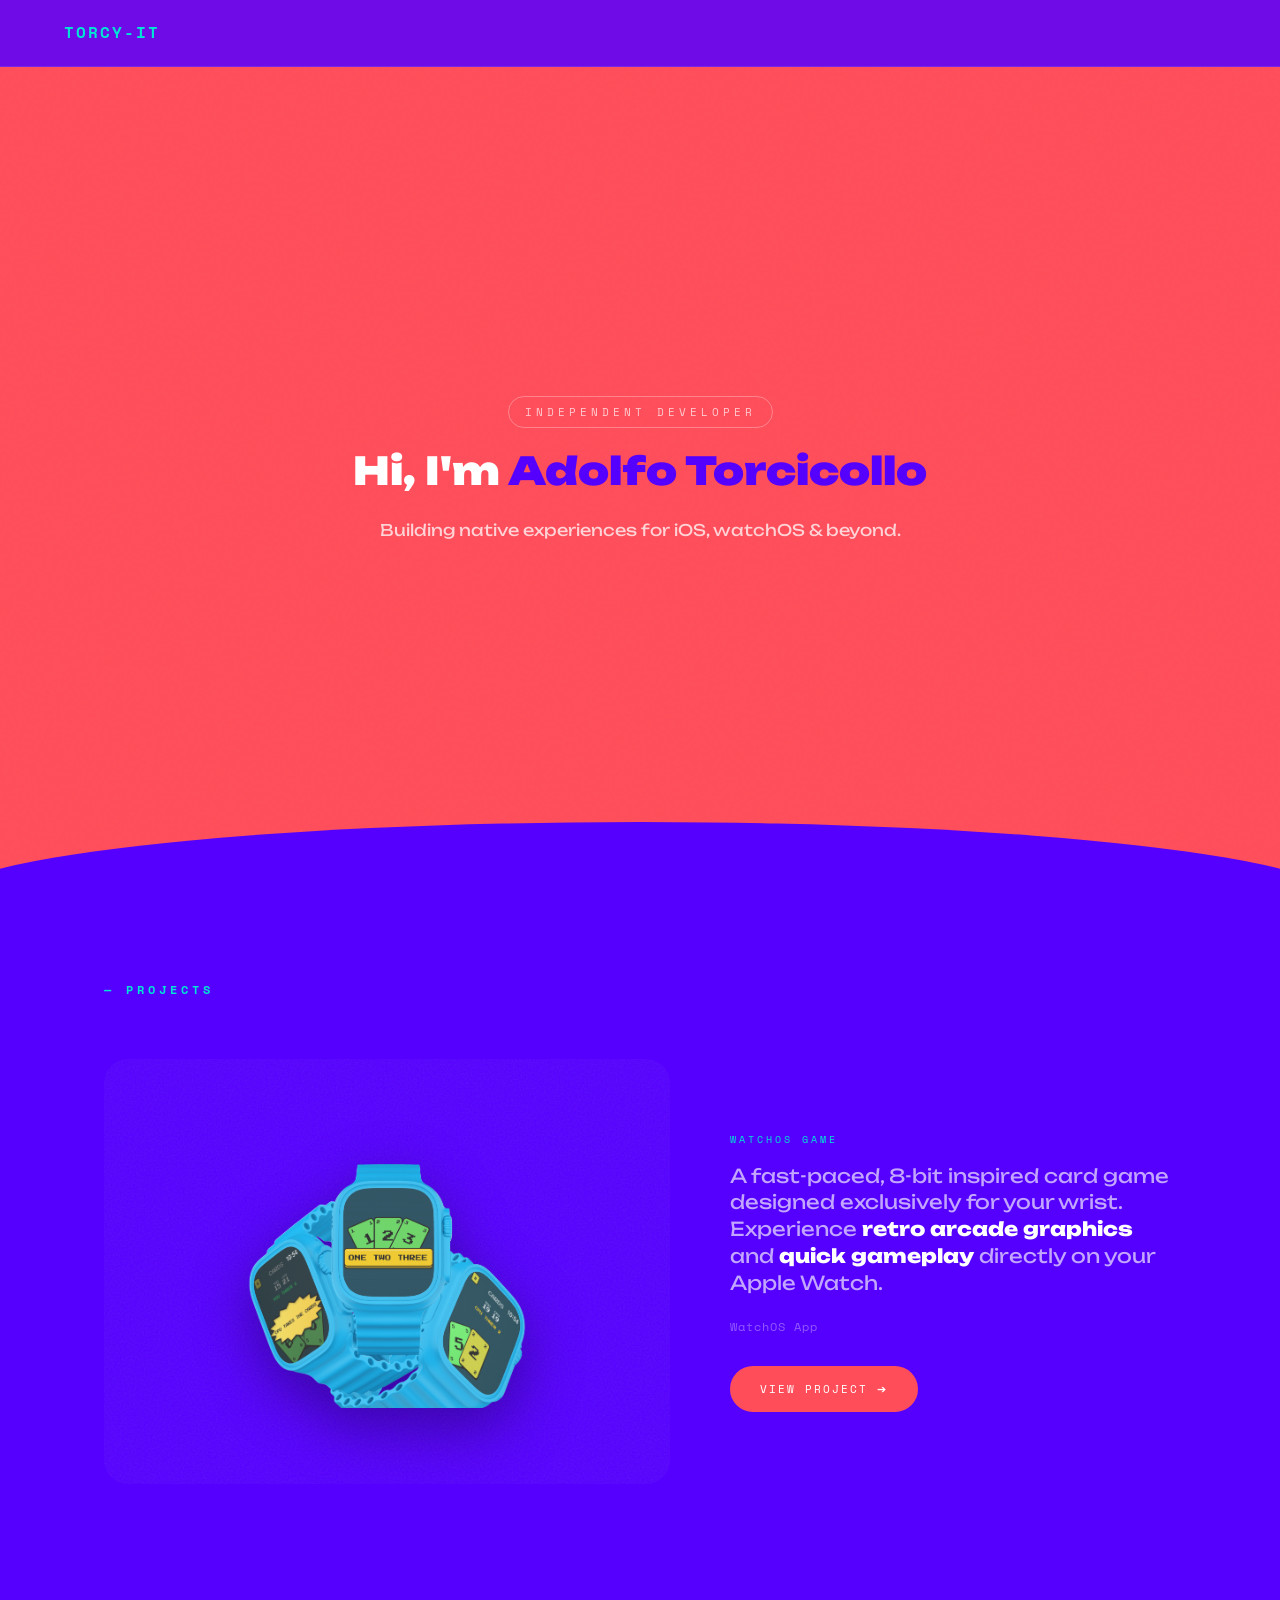
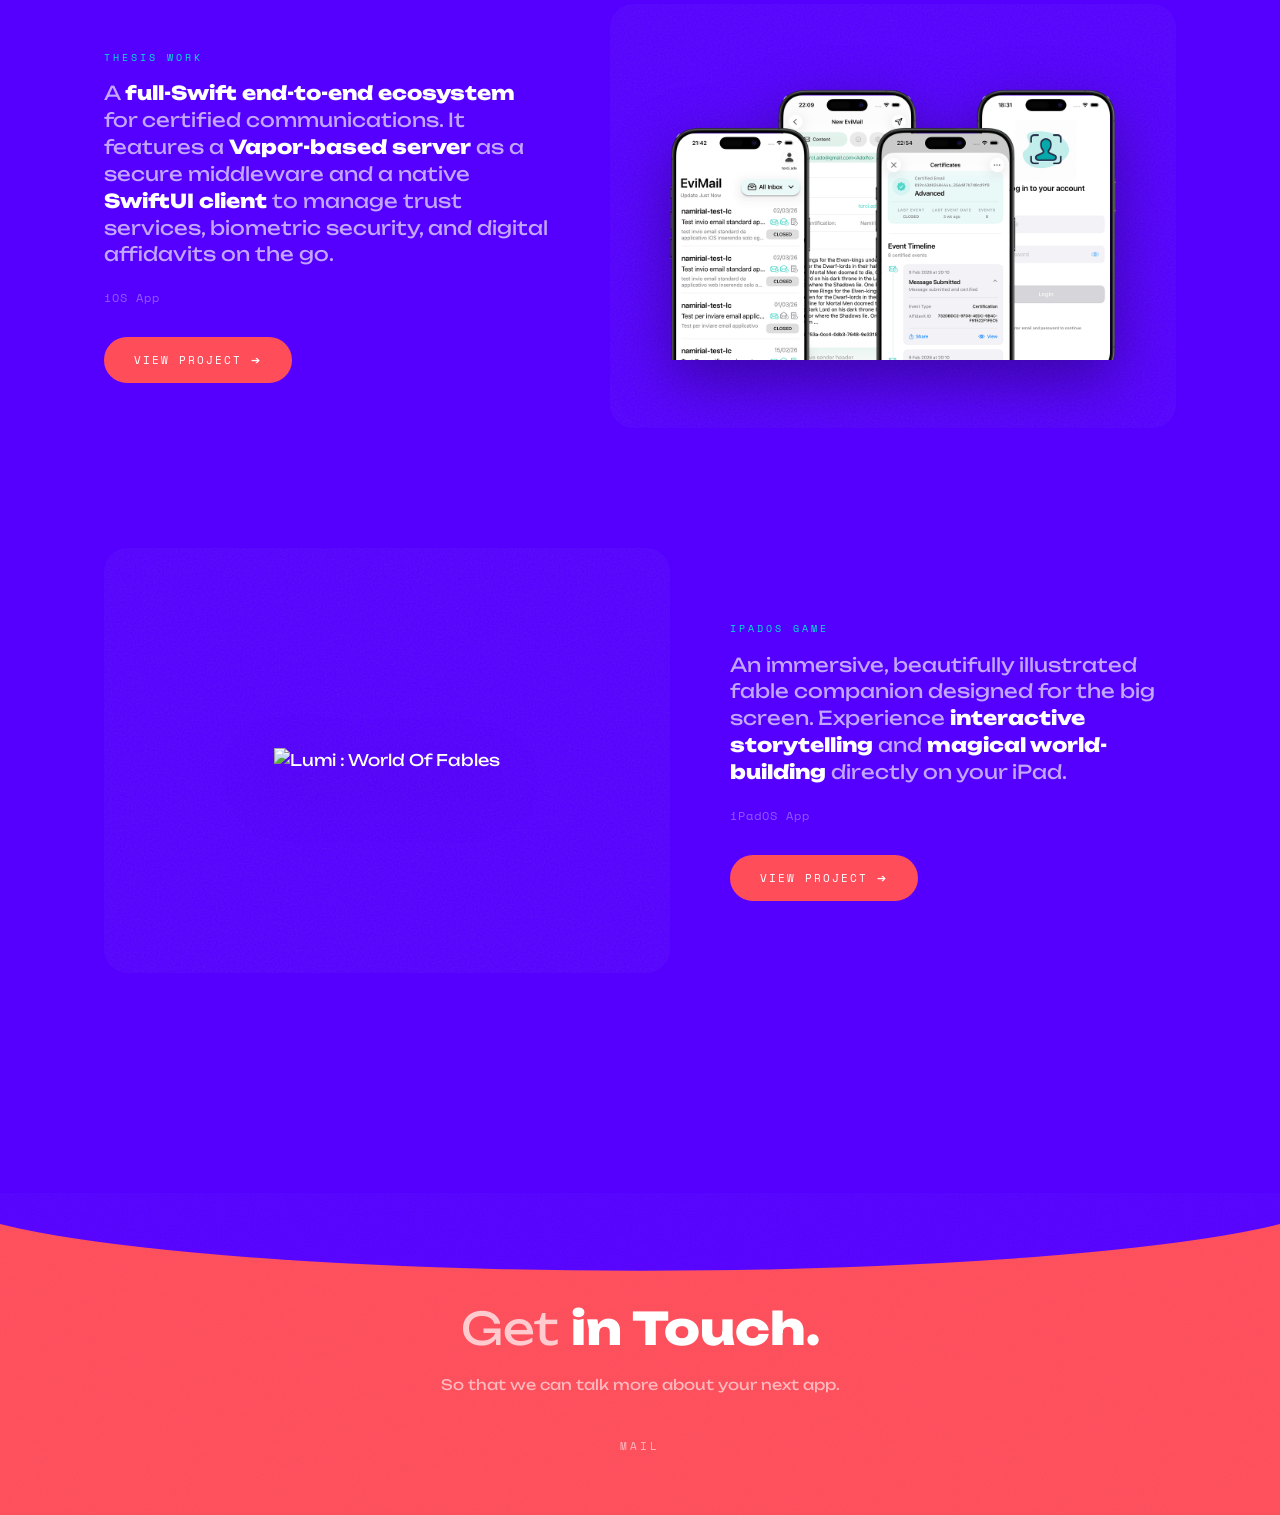
==== index.html @ d540784e "Update index.html" ====
<!DOCTYPE html>
<html lang="en">
<head>
    <meta charset="UTF-8">
    <meta name="viewport" content="width=device-width, initial-scale=1.0">
    <title>Torcy-it | Portfolio</title>
    <link rel="preconnect" href="https://fonts.googleapis.com">
    <link rel="preconnect" href="https://fonts.gstatic.com" crossorigin>
    <link href="https://fonts.googleapis.com/css2?family=Space+Mono:wght@400;700&family=Unbounded:wght@400;700;900&display=swap" rel="stylesheet">
    <link rel="stylesheet" href="style.css">
</head>
<body>

    <nav>
        <a href="#" class="nav-logo">TORCY-IT</a>
    </nav>

    <section class="hero">
        <div class="hero-tag">Independent Developer</div>
        <h1>Hi, I'm <span class="accent">Adolfo Torcicollo</span></h1>
        <p class="hero-sub">Building native experiences for iOS, watchOS & beyond.</p>
    </section>

    <section class="works-container">
        <h2 class="section-title">— Projects</h2>

        <div class="projects-list">

            <div class="project-row">
                <div class="project-image-wrapper">
                    <img src="icon123.png" alt="One, Two, Three Game">
                </div>
                <div class="project-info">
                    <span class="project-category">WatchOS Game</span>
                    <p class="project-description">
                        A fast-paced, 8-bit inspired card game designed exclusively for your wrist. Experience <strong>retro arcade graphics</strong> and <strong>quick gameplay</strong> directly on your Apple Watch.
                    </p>
                    <div class="project-type">WatchOS App</div>
                    <a href="one-two-three/" class="btn-view">VIEW PROJECT ➔</a>
                </div>
            </div>

            <div class="project-row">
                <div class="project-image-wrapper">
                    <img src="mockupthesis.png" alt="TorciMail">
                </div>
                <div class="project-info">
                    <span class="project-category">Thesis Work</span>
                    <p class="project-description">
                        A <strong>full-Swift end-to-end ecosystem</strong> for certified communications. It features a <strong>Vapor-based server</strong> as a secure middleware and a native <strong>SwiftUI client</strong> to manage trust services, biometric security, and digital affidavits on the go.
                    </p>
                    <div class="project-type">iOS App</div>
                    <a href="certified-comunications/" class="btn-view">VIEW PROJECT ➔</a>
                </div>
            </div>

            <div class="project-row">
                <div class="project-image-wrapper">
                    <img src="iconLumi.png" alt="Lumi : World Of Fables">
                </div>
                <div class="project-info">
                    <span class="project-category">iPadOS Game</span>
                    <p class="project-description">
                        An immersive, beautifully illustrated fable companion designed for the big screen. Experience <strong>interactive storytelling</strong> and <strong>magical world-building</strong> directly on your iPad.
                    </p>
                    <div class="project-type">iPadOS App</div>
                    <a href="lumi/" class="btn-view">VIEW PROJECT ➔</a>
                </div>
            </div>

        </div> </section>

    <footer>
        <div class="footer-inner">
            <h2>Get <strong>in Touch.</strong></h2>
            <p>So that we can talk more about your next app.</p>
            <div class="footer-links">
                <a href="mailto:Torci.ado@icloud.com">MAIL</a>
            </div>
        </div>
    </footer>

</body>
</html>
---- style.css ----
/* --- RESET E VARIABILI --- */
* {
    margin: 0;
    padding: 0;
    box-sizing: border-box;
}

:root {
    --coral: #FF4D5A;
    --violet: #5500FF;
    --violet-mid: #6B10FF;
    --teal: #00E5D4;
    --white: #FFFFFF;
    --coral-dark: #C93040;
    --violet-light: #8B40FF;
}

body {
    background-color: var(--violet);
    color: var(--white);
    font-family: 'Unbounded', sans-serif;
    line-height: 1.6;
    -webkit-font-smoothing: antialiased;
}

/* --- NAV --- */
nav {
    position: fixed;
    top: 0;
    left: 0;
    right: 0;
    z-index: 100;
    display: flex;
    justify-content: space-between;
    align-items: center;
    padding: 20px 5%;
    background: rgba(85, 0, 255, 0.85);
    backdrop-filter: blur(12px);
    border-bottom: 1px solid rgba(255,255,255,0.1);
}

.nav-logo {
    font-family: 'Space Mono', monospace;
    font-weight: 700;
    font-size: 1rem;
    color: var(--teal);
    letter-spacing: 2px;
    text-decoration: none;
}

.nav-links {
    display: flex;
    gap: 32px;
    list-style: none;
}

.nav-links a {
    color: rgba(255,255,255,0.7);
    text-decoration: none;
    font-size: 0.75rem;
    letter-spacing: 2px;
    text-transform: uppercase;
    transition: color 0.2s;
}

.nav-links a:hover { color: var(--teal); }

.nav-cta {
    background: var(--coral);
    color: var(--white) !important;
    padding: 10px 22px;
    border-radius: 30px;
    font-weight: 700 !important;
    letter-spacing: 1px !important;
}

.nav-cta:hover { background: #ff6570; color: var(--white) !important; }

/* --- HERO SECTION --- */
.hero {
    min-height: 100vh;
    display: flex;
    flex-direction: column;
    justify-content: center;
    align-items: center;
    text-align: center;
    padding: 100px 20px 60px;
    background: var(--coral);
    position: relative;
    overflow: hidden;
}

.hero::before {
    content: '';
    position: absolute;
    inset: 0;
    background-image: url("data:image/svg+xml,%3Csvg viewBox='0 0 256 256' xmlns='http://www.w3.org/2000/svg'%3E%3Cfilter id='noise'%3E%3CfeTurbulence type='fractalNoise' baseFrequency='0.9' numOctaves='4' stitchTiles='stitch'/%3E%3C/filter%3E%3Crect width='100%25' height='100%25' filter='url(%23noise)' opacity='0.06'/%3E%3C/svg%3E");
    pointer-events: none;
    opacity: 0.4;
}

.hero::after {
    content: '';
    position: absolute;
    bottom: -2px;
    left: 0;
    right: 0;
    height: 80px;
    background: var(--violet);
    clip-path: ellipse(55% 100% at 50% 100%);
}

.hero-tag {
    font-family: 'Space Mono', monospace;
    font-size: 0.7rem;
    letter-spacing: 4px;
    text-transform: uppercase;
    color: rgba(255,255,255,0.7);
    margin-bottom: 20px;
    border: 1px solid rgba(255,255,255,0.3);
    padding: 6px 16px;
    border-radius: 30px;
}

.hero h1 {
    font-size: clamp(1.5rem, 3vw, 2.4rem);
    font-weight: 900;
    max-width: 820px;
    color: var(--white);
    line-height: 1.2;
    position: relative;
    z-index: 1;
}

.hero h1 .accent {
    color: var(--violet);
}

.hero-sub {
    margin-top: 24px;
    font-size: 1rem;
    color: rgba(255,255,255,0.75);
    font-weight: 400;
    position: relative;
    z-index: 1;
}

/* --- WORKS SECTION --- */
.works-container {
    max-width: 1200px;
    margin: 0 auto;
    padding: 80px 5% 100px 5%;
}

.section-title {
    font-family: 'Space Mono', monospace;
    font-size: 0.75rem;
    font-weight: 700;
    letter-spacing: 4px;
    text-transform: uppercase;
    color: var(--teal);
    margin-bottom: 60px;
}

.project-row {
    display: flex;
    align-items: center;
    justify-content: space-between;
    gap: 60px;
    margin-bottom: 120px;
}

.project-row:nth-child(even) {
    flex-direction: row-reverse;
}

.project-image-wrapper {
    flex: 1;
    border-radius: 24px;
    padding: 60px;
    display: flex;
    justify-content: center;
    align-items: center;
    aspect-ratio: 4/3;
    transition: transform 0.3s ease;
    position: relative;
    overflow: hidden;
}

.project-image-wrapper::before {
    content: '';
    position: absolute;
    inset: 0;
    background-image: url("data:image/svg+xml,%3Csvg viewBox='0 0 256 256' xmlns='http://www.w3.org/2000/svg'%3E%3Cfilter id='noise'%3E%3CfeTurbulence type='fractalNoise' baseFrequency='0.9' numOctaves='4' stitchTiles='stitch'/%3E%3C/filter%3E%3Crect width='100%25' height='100%25' filter='url(%23noise)' opacity='0.08'/%3E%3C/svg%3E");
    pointer-events: none;
}

.project-image-wrapper:hover {
    transform: scale(1.02);
}

.project-image-wrapper img {
    max-width: 100%;
    height: auto;
    filter: drop-shadow(0 20px 30px rgba(0,0,0,0.35));
    position: relative;
    z-index: 1;
}

.project-info {
    flex: 1;
    max-width: 500px;
}

.project-category {
    font-family: 'Space Mono', monospace;
    font-size: 0.65rem;
    text-transform: uppercase;
    letter-spacing: 3px;
    color: var(--teal);
    margin-bottom: 15px;
    display: block;
}

.project-description {
    font-size: 1.2rem;
    font-weight: 400;
    color: rgba(255,255,255,0.65);
    margin-bottom: 20px;
    line-height: 1.4;
}

.project-description strong {
    color: var(--white);
    font-weight: 800;
}

.project-type {
    font-family: 'Space Mono', monospace;
    font-size: 0.75rem;
    color: rgba(255,255,255,0.35);
    margin-bottom: 30px;
    letter-spacing: 1px;
}

.btn-view {
    display: inline-flex;
    align-items: center;
    gap: 10px;
    padding: 12px 28px;
    background: var(--coral);
    border-radius: 30px;
    color: #fff;
    text-decoration: none;
    font-family: 'Space Mono', monospace;
    font-size: 0.7rem;
    text-transform: uppercase;
    letter-spacing: 2px;
    transition: all 0.3s ease;
    border: 2px solid var(--coral);
}

.btn-view:hover {
    background: transparent;
    color: var(--coral);
}

/* --- FOOTER --- */
footer {
    text-align: center;
    padding: 100px 20px 60px;
    background: var(--coral);
    position: relative;
    overflow: hidden;
}

footer::before {
    content: '';
    position: absolute;
    top: -2px;
    left: 0;
    right: 0;
    height: 80px;
    background: var(--violet);
    clip-path: ellipse(55% 100% at 50% 0%);
}

footer::after {
    content: '';
    position: absolute;
    inset: 0;
    background-image: url("data:image/svg+xml,%3Csvg viewBox='0 0 256 256' xmlns='http://www.w3.org/2000/svg'%3E%3Cfilter id='noise'%3E%3CfeTurbulence type='fractalNoise' baseFrequency='0.9' numOctaves='4' stitchTiles='stitch'/%3E%3C/filter%3E%3Crect width='100%25' height='100%25' filter='url(%23noise)' opacity='0.05'/%3E%3C/svg%3E");
    pointer-events: none;
}

.footer-inner {
    position: relative;
    z-index: 1;
}

footer h2 {
    font-size: 2.8rem;
    font-weight: 400;
    color: rgba(255,255,255,0.7);
    margin-bottom: 10px;
}

footer h2 strong {
    color: var(--white);
    font-weight: 800;
}

footer p {
    color: rgba(255,255,255,0.6);
    font-size: 0.9rem;
    margin-bottom: 40px;
}

.footer-links {
    font-family: 'Space Mono', monospace;
    font-size: 0.7rem;
    letter-spacing: 3px;
}

.footer-links a {
    color: rgba(255,255,255,0.6);
    text-decoration: none;
    margin: 0 12px;
    transition: color 0.2s;
}

.footer-links a:hover { color: var(--white); }

/* --- RESPONSIVE --- */
@media (max-width: 900px) {
    .nav-links { display: none; }

    .project-row,
    .project-row:nth-child(even) {
        flex-direction: column;
        gap: 40px;
        margin-bottom: 80px;
    }

    .hero h1 { font-size: 1.8rem; }
    .project-description { font-size: 1.3rem; }
    .project-image-wrapper { padding: 40px; }
    footer h2 { font-size: 2rem; }
}
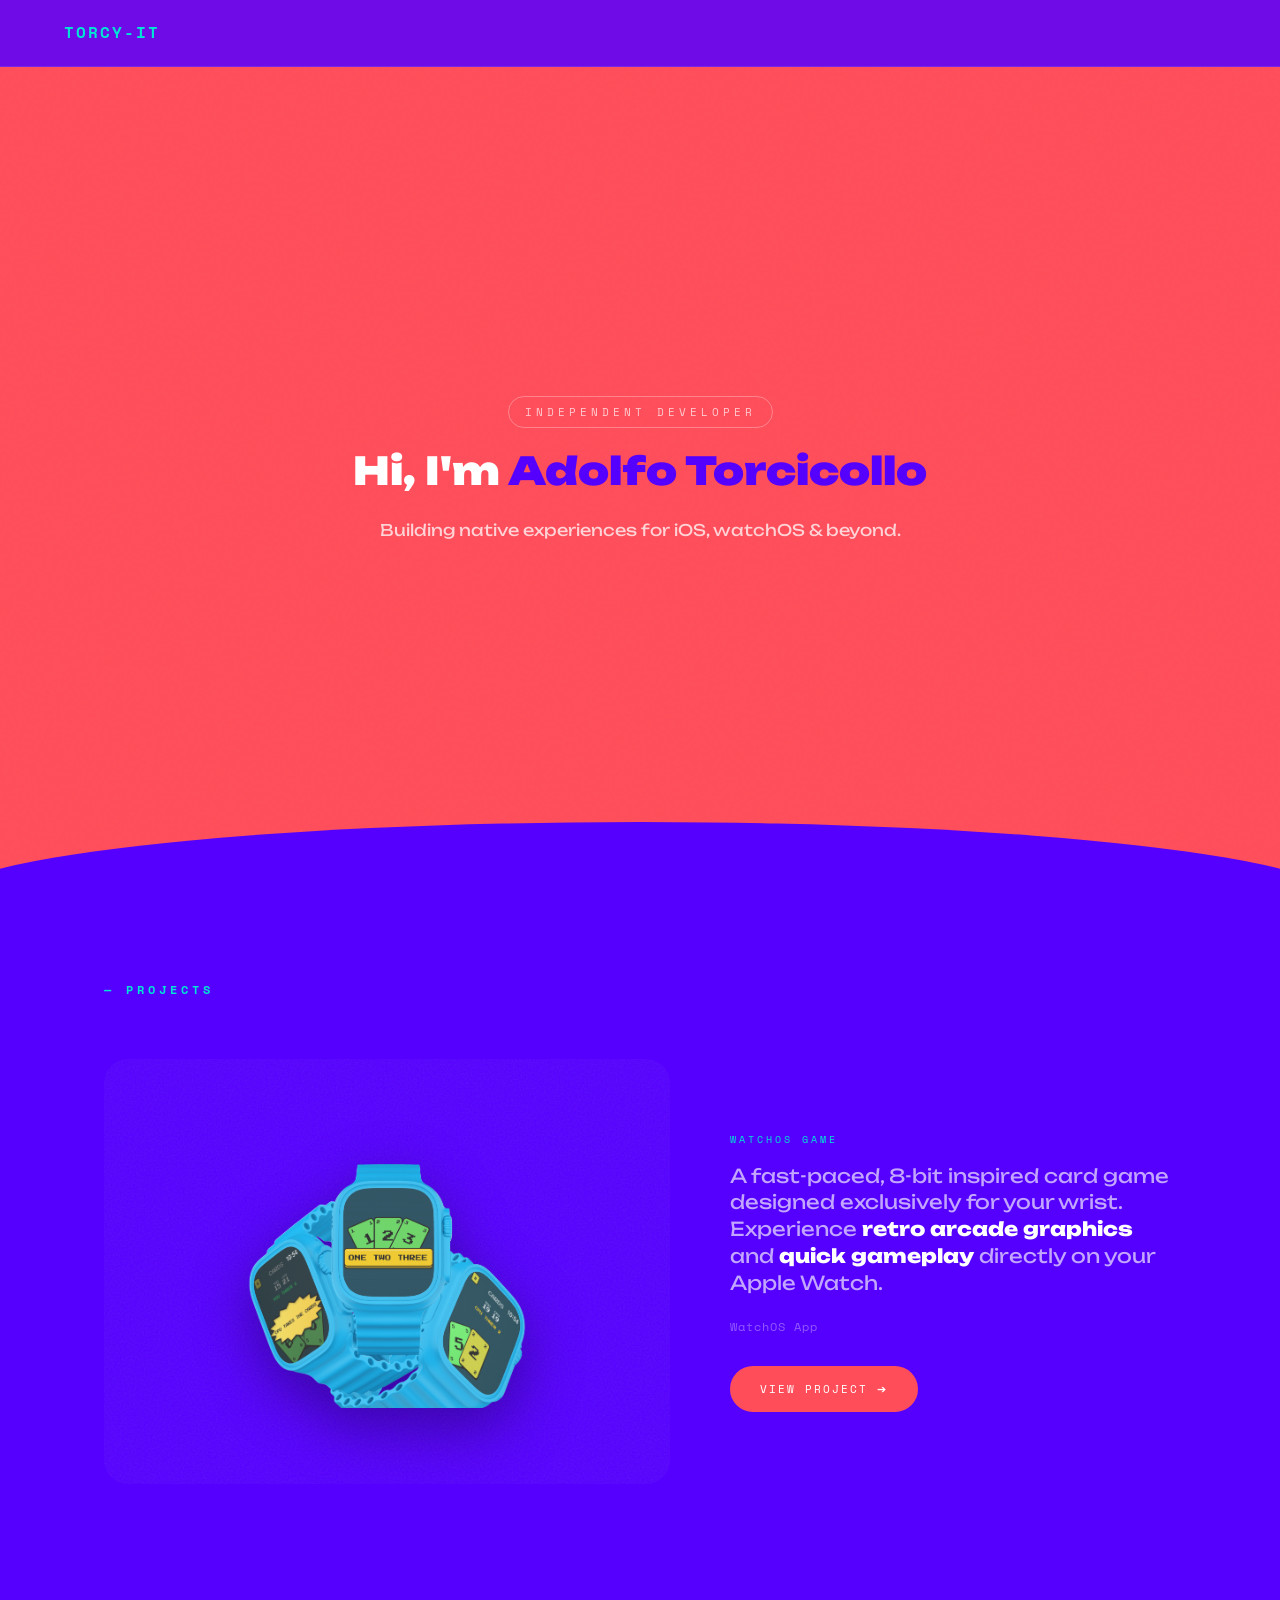
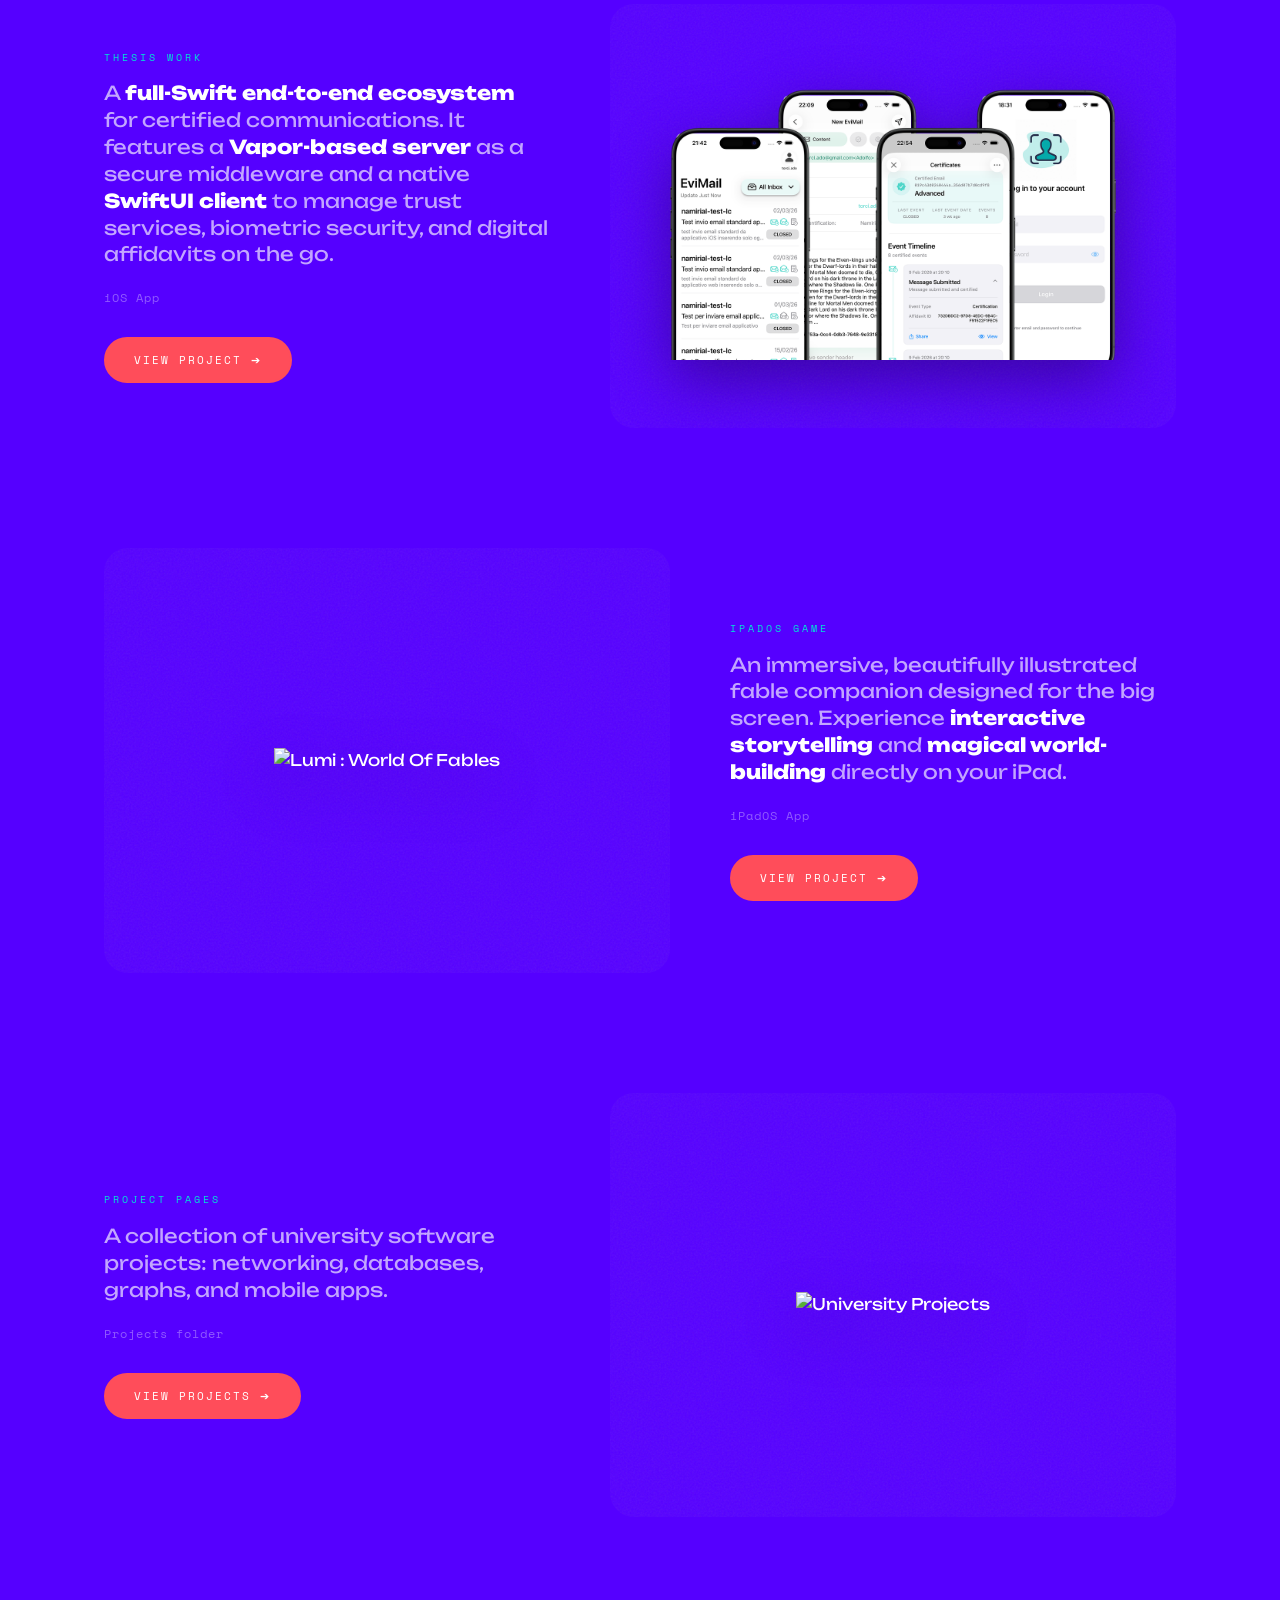
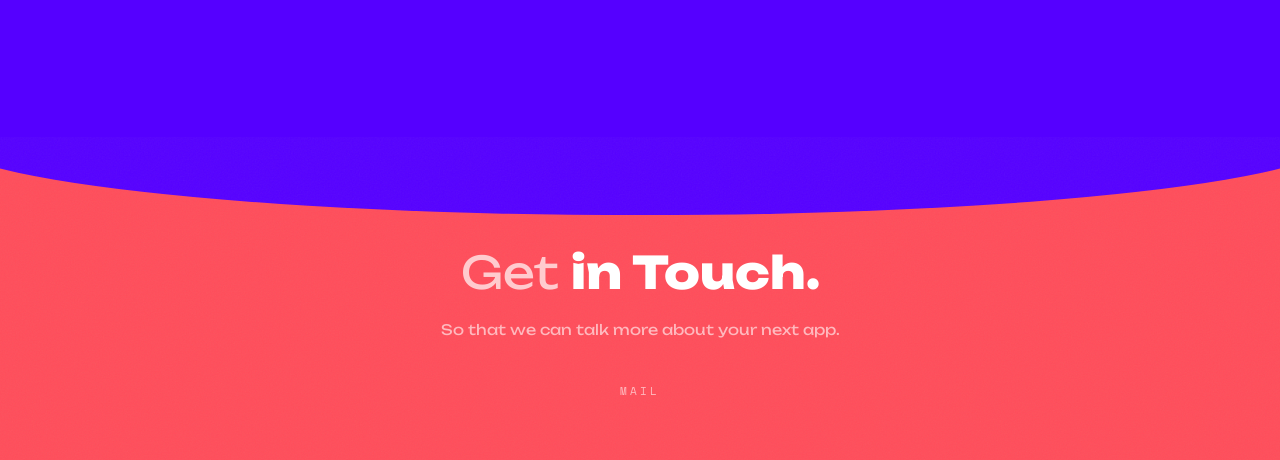
==== commit 0600e8b2: "Update index.html" ====
--- a/index.html
+++ b/index.html
@@ -68,6 +68,21 @@
                 </div>
             </div>
 
+            
+            <div class="project-row">
+                <div class="project-image-wrapper">
+                    <img src="federico2.png" alt="University Projects">
+                </div>
+                <div class="project-info">
+                    <span class="project-category">Project pages</span>
+                    <p class="project-description">
+                       A collection of university software projects: networking, databases, graphs, and mobile apps.
+                    </p>
+                    <div class="project-type">Projects folder</div>
+                    <a href="university-projects/" class="btn-view">VIEW PROJECTS ➔</a>
+                </div>
+            </div>
+
         </div> </section>
 
     <footer>
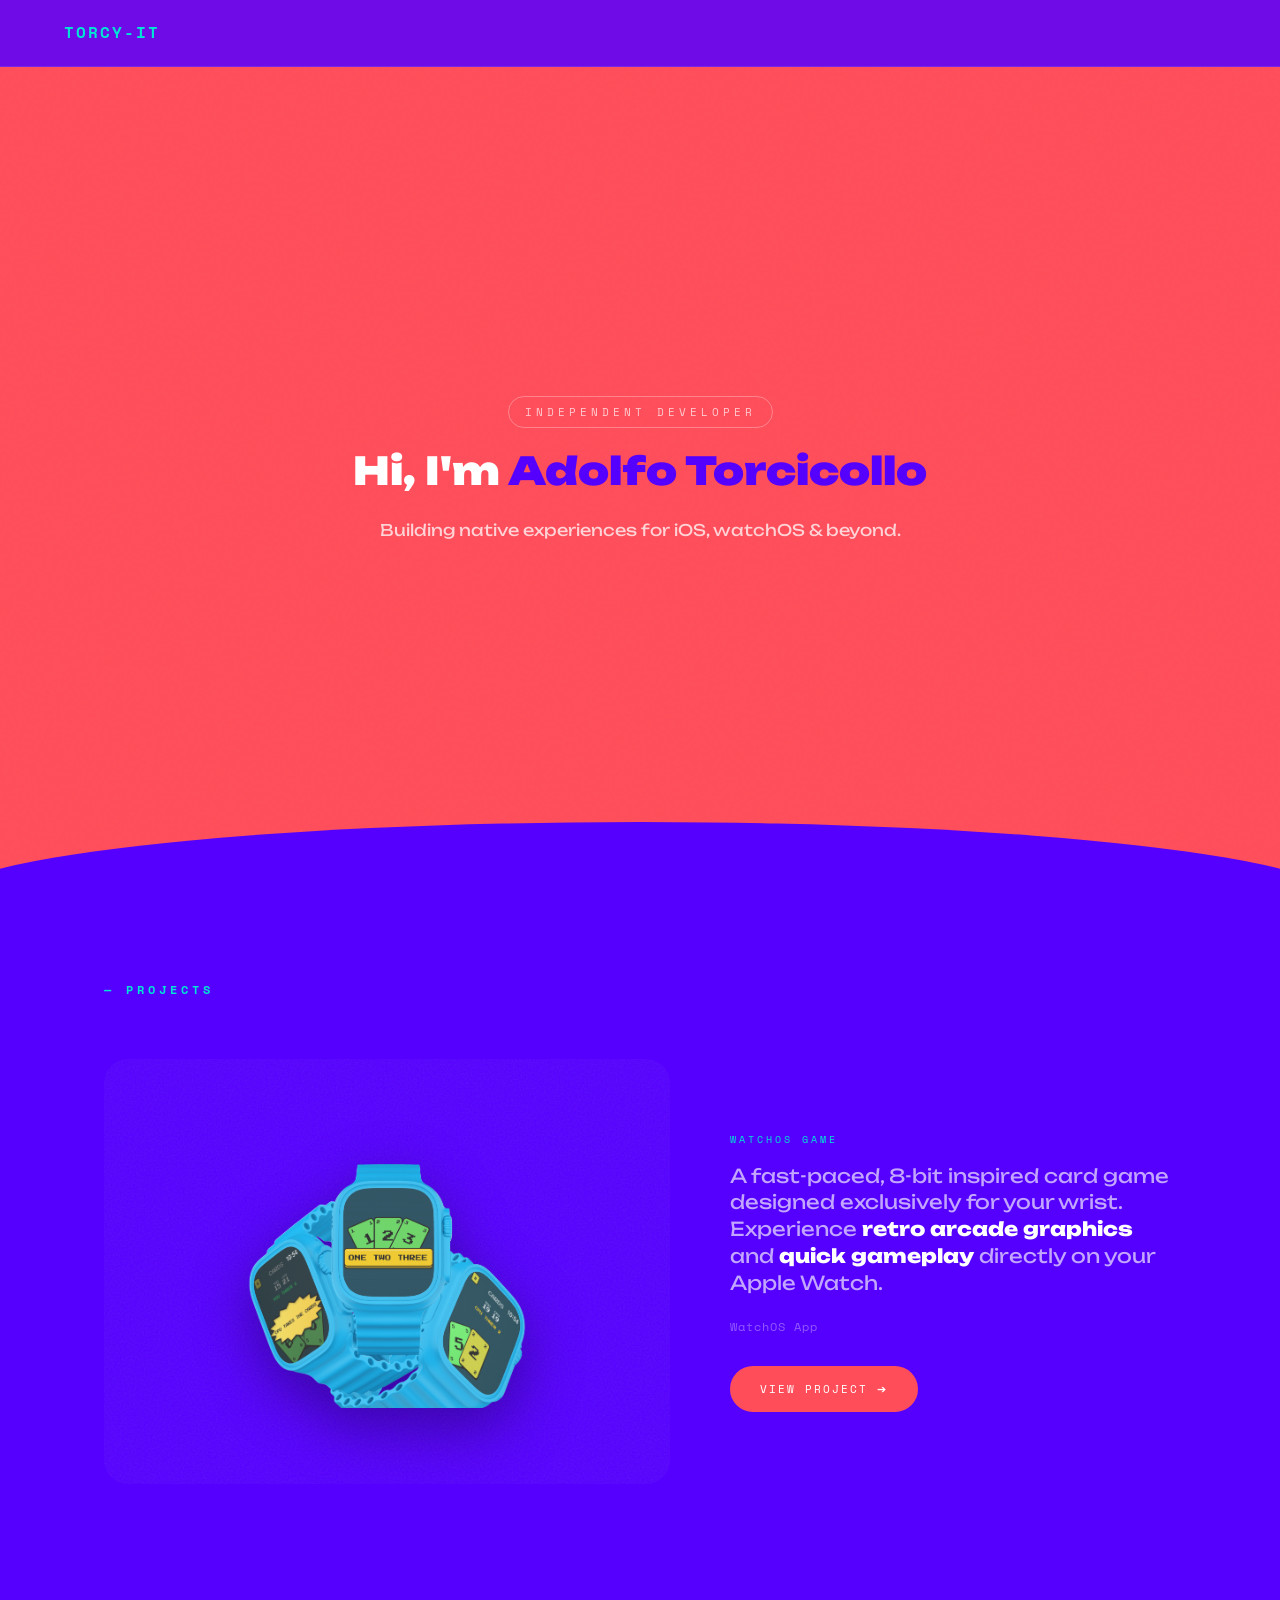
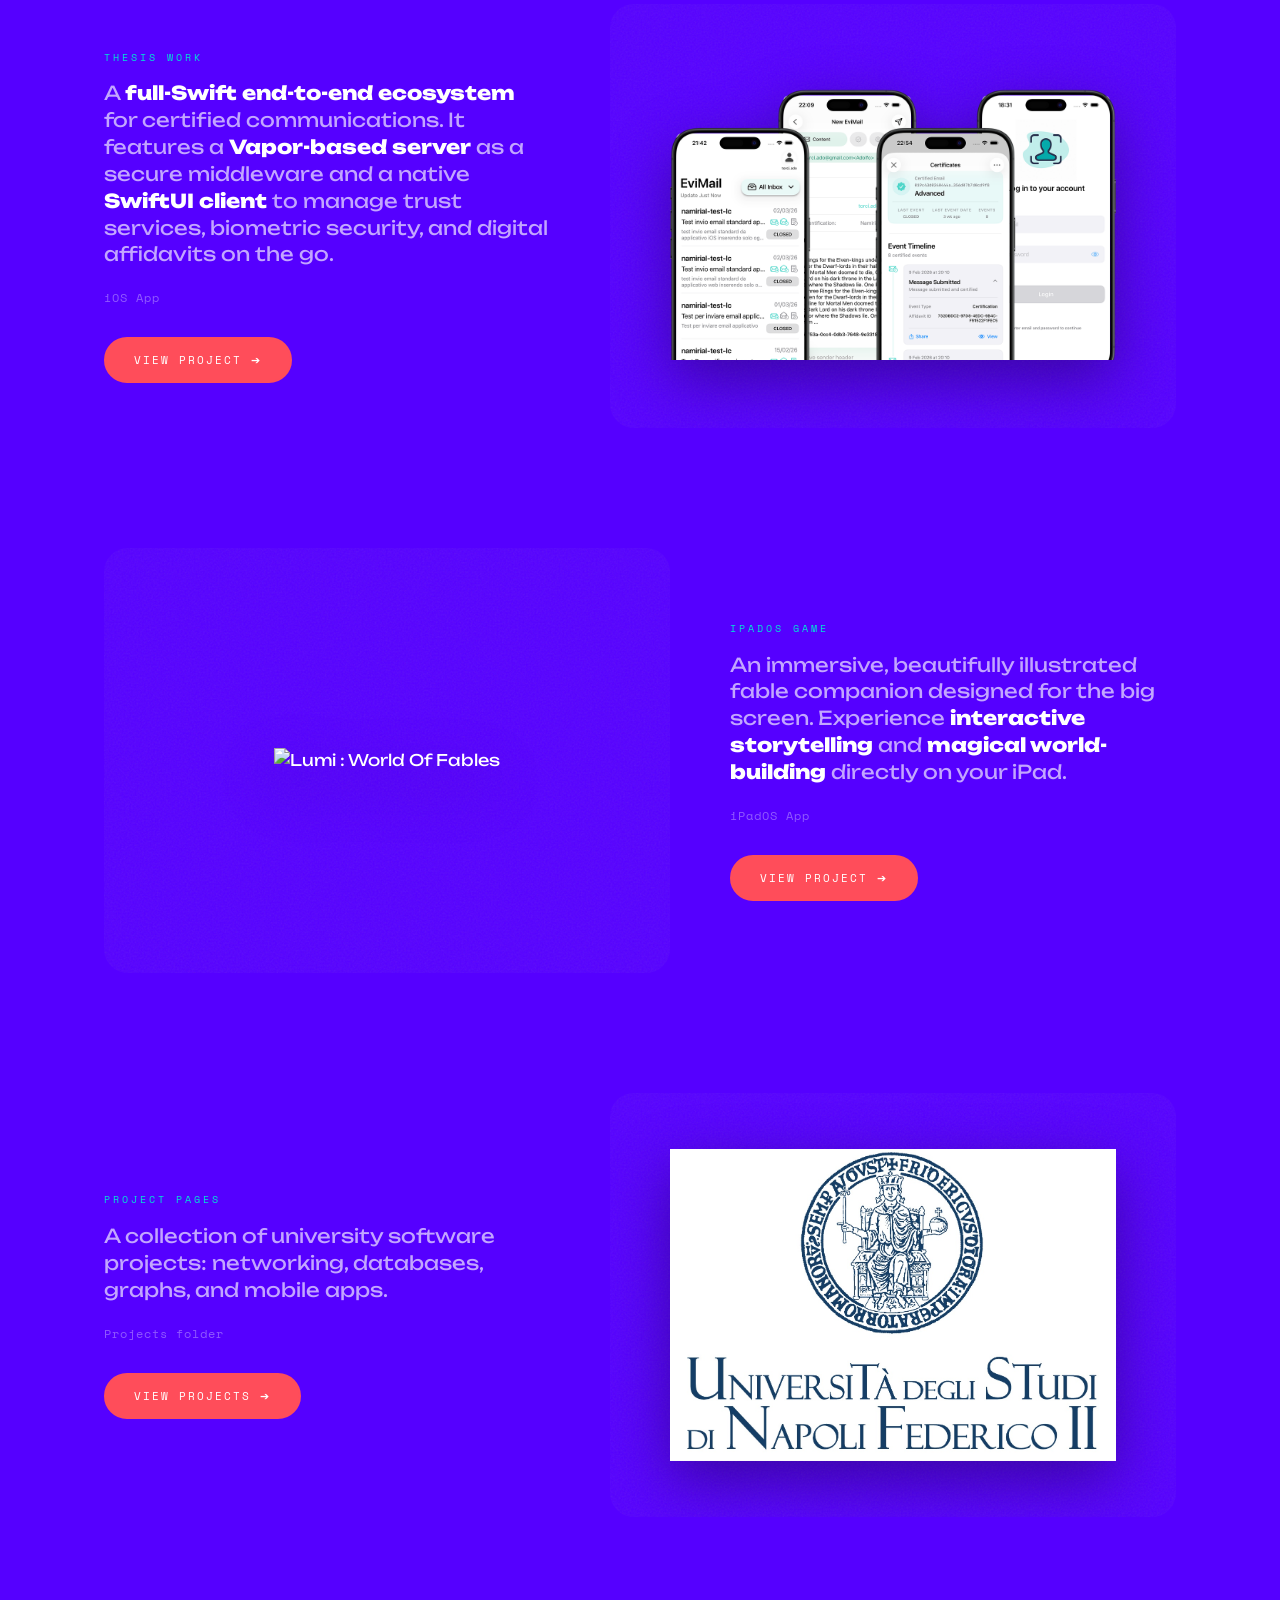
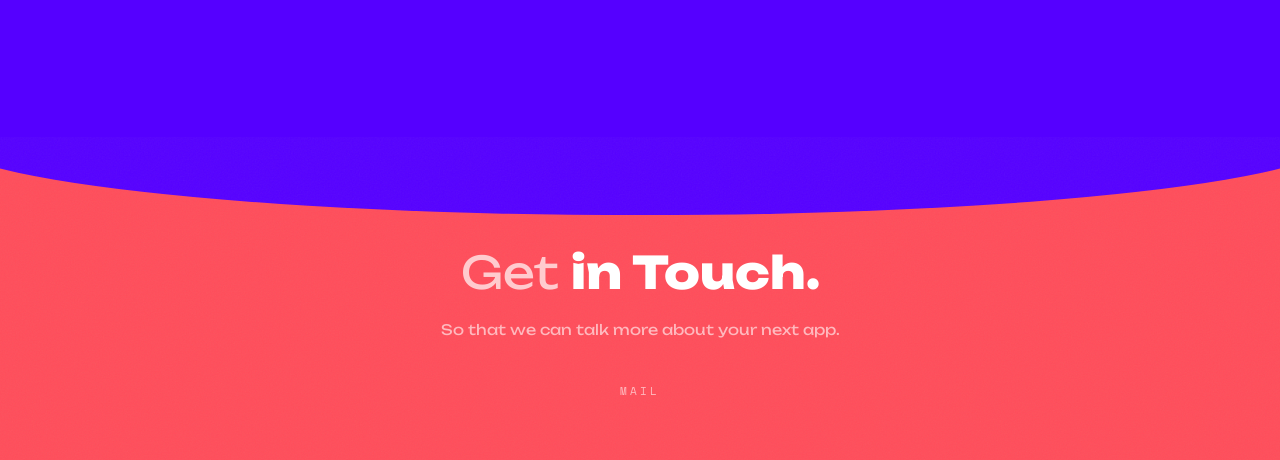
==== commit f217c975: "Update index.html" ====
--- a/index.html
+++ b/index.html
@@ -71,7 +71,7 @@
             
             <div class="project-row">
                 <div class="project-image-wrapper">
-                    <img src="federico2.png" alt="University Projects">
+                    <img src="unina-logo.jpg" alt="University Projects">
                 </div>
                 <div class="project-info">
                     <span class="project-category">Project pages</span>
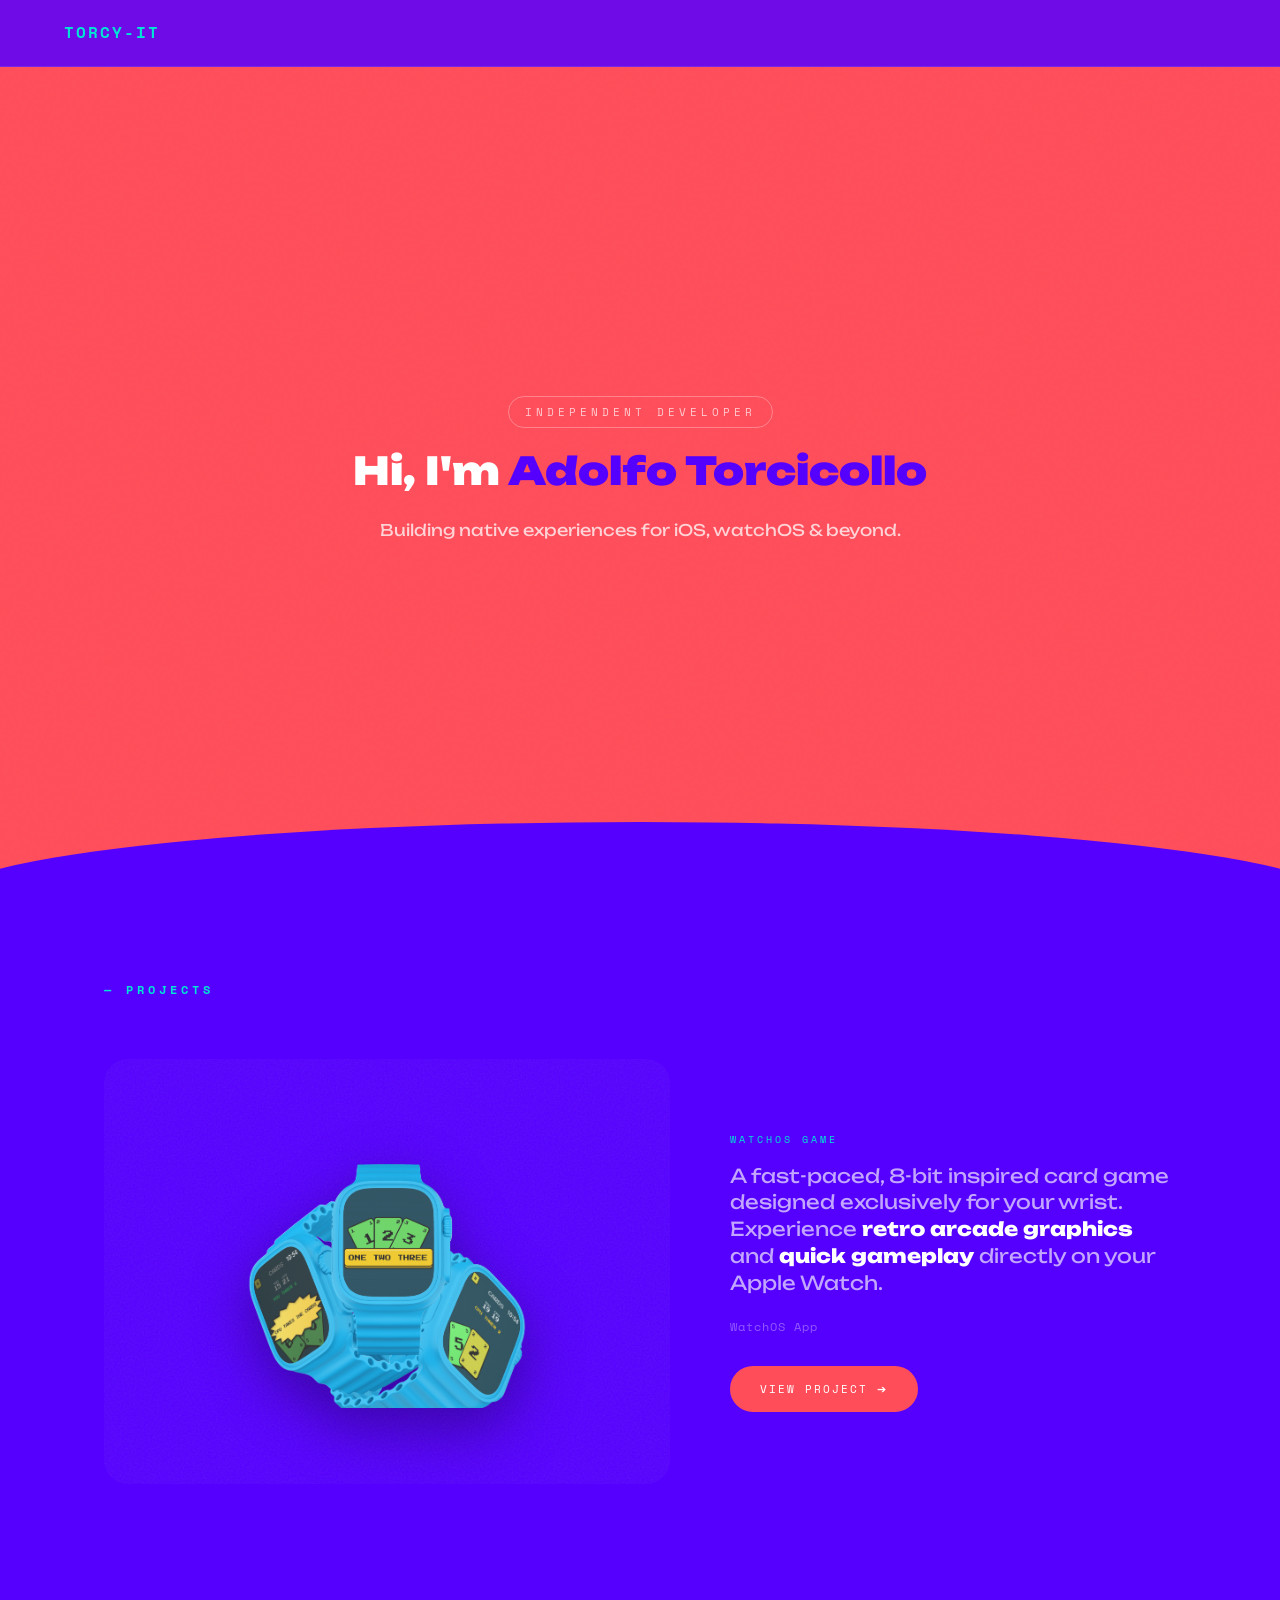
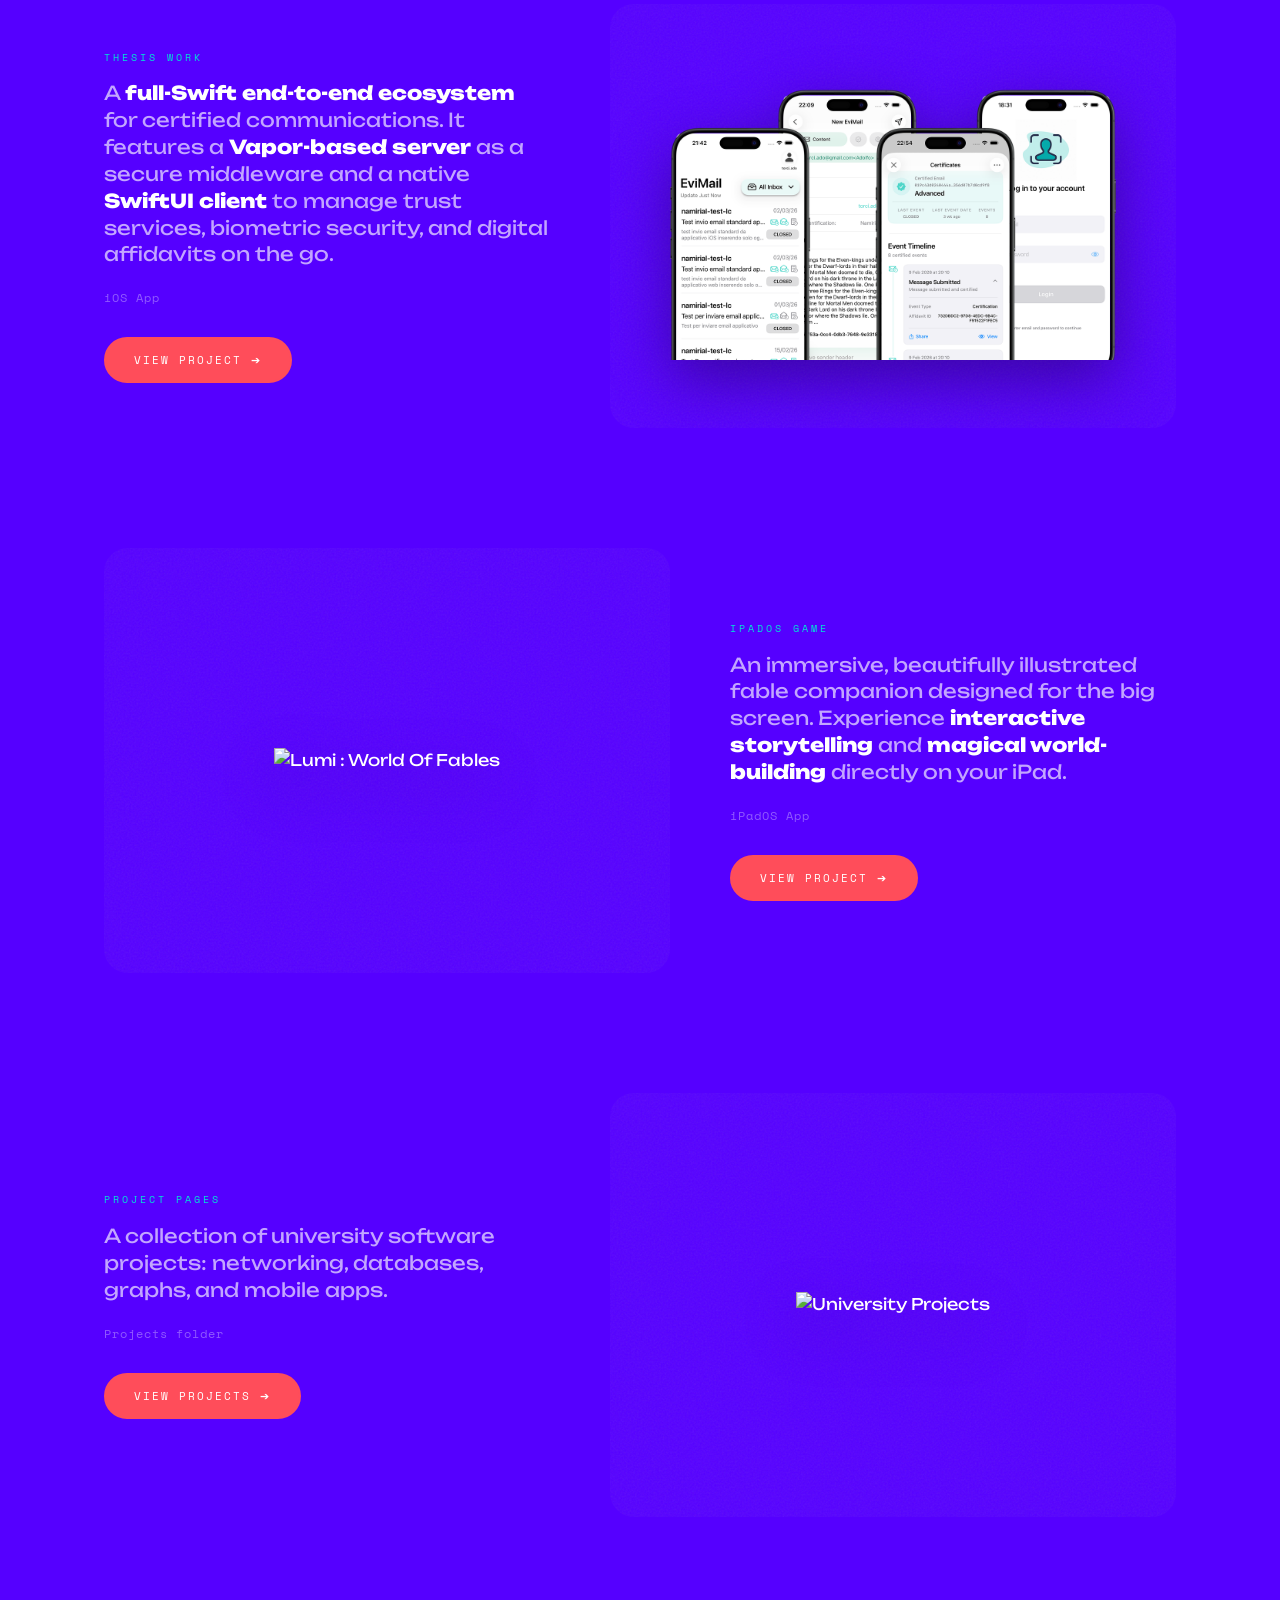
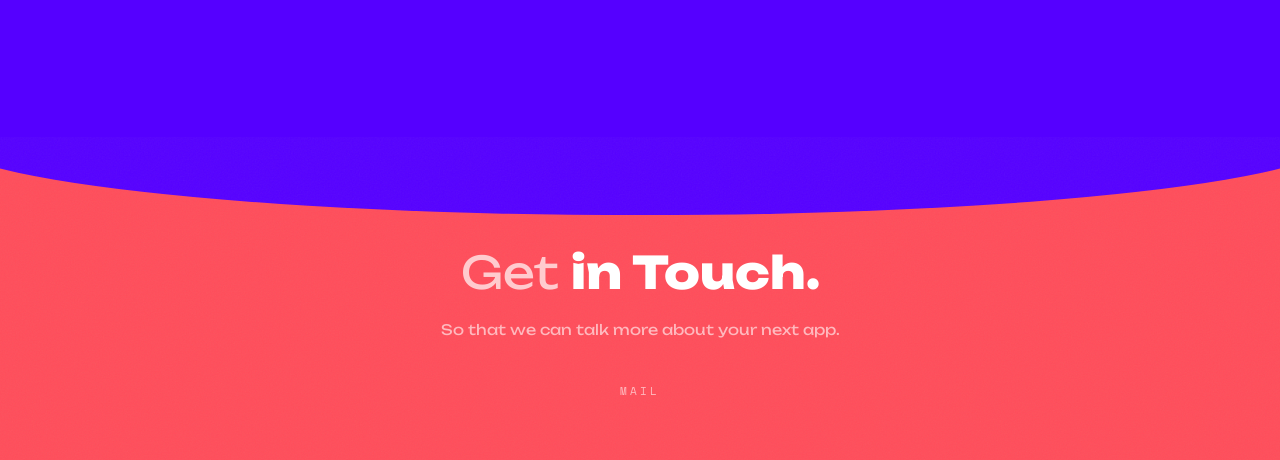
==== commit 0d390b0f: "Update index.html" ====
--- a/index.html
+++ b/index.html
@@ -71,7 +71,7 @@
             
             <div class="project-row">
                 <div class="project-image-wrapper">
-                    <img src="unina-logo.jpg" alt="University Projects">
+                    <img src="University_Federico_II_Logo.png" alt="University Projects">
                 </div>
                 <div class="project-info">
                     <span class="project-category">Project pages</span>
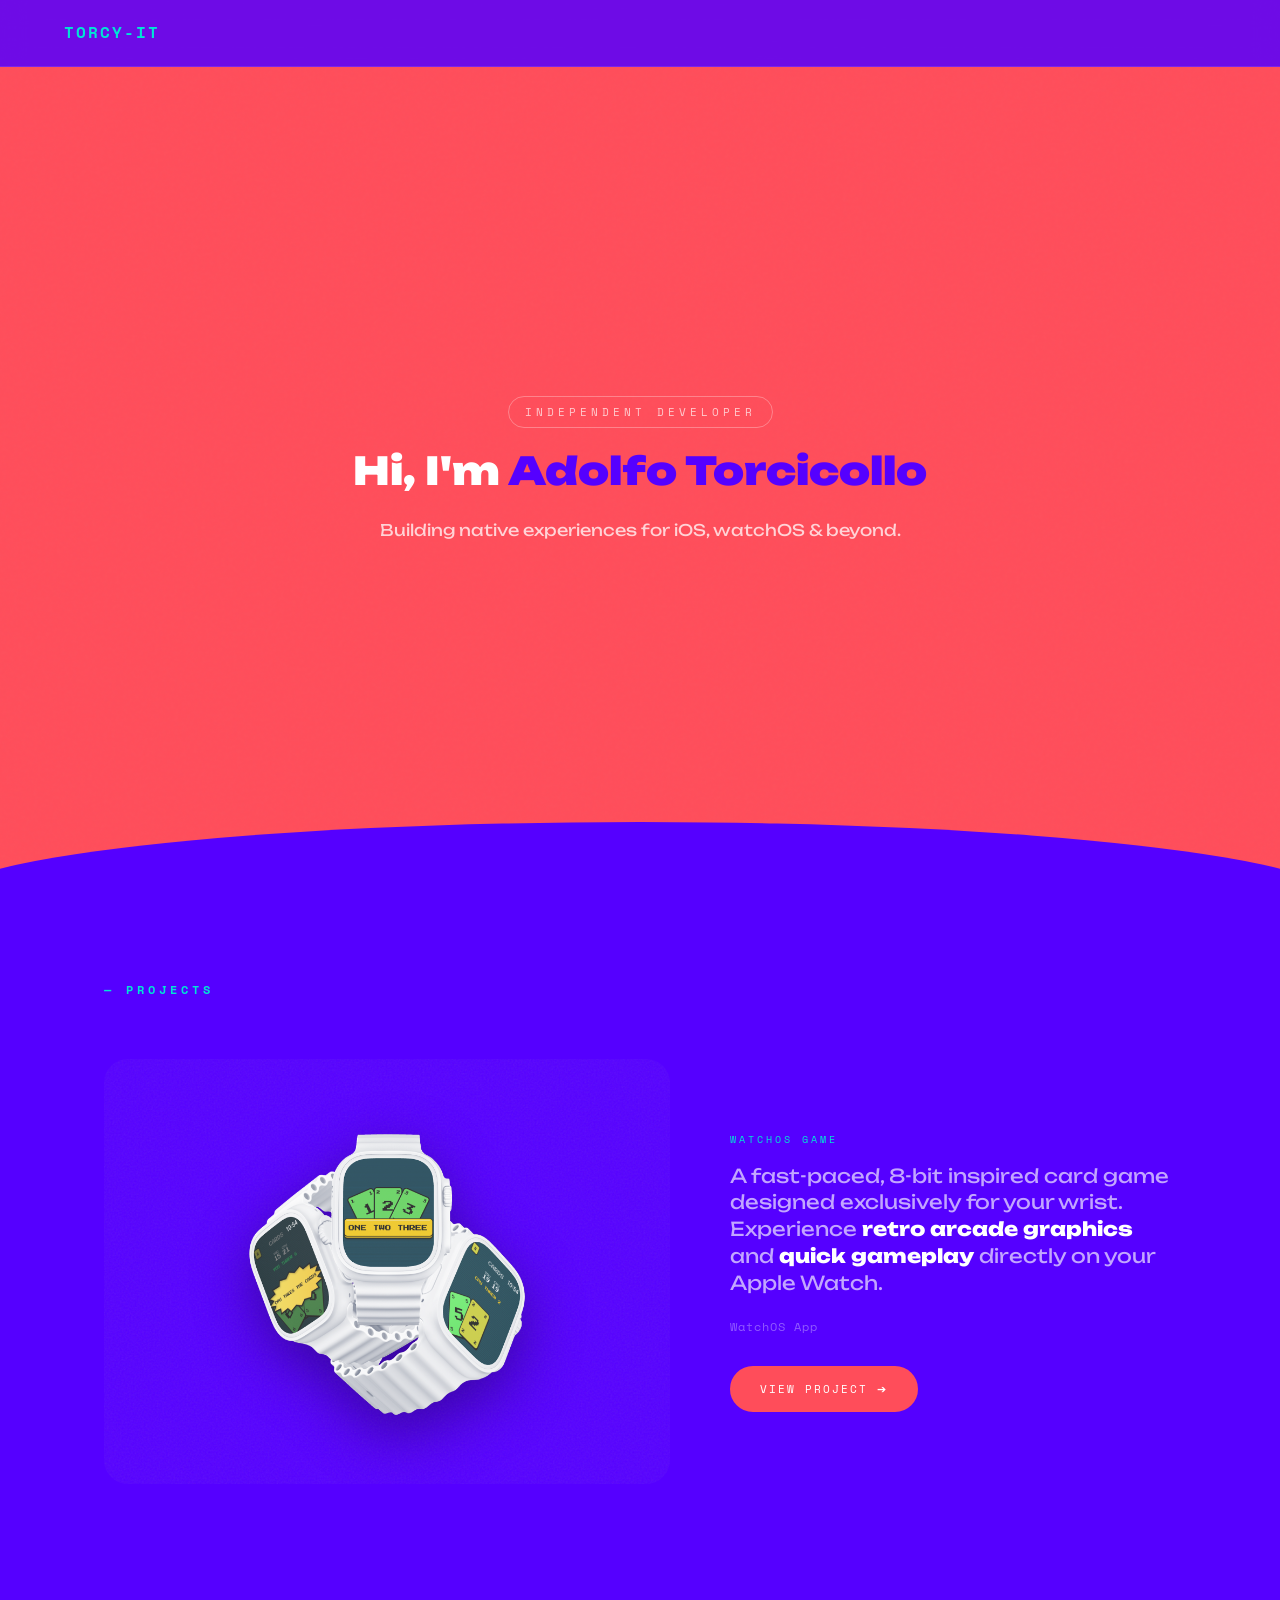
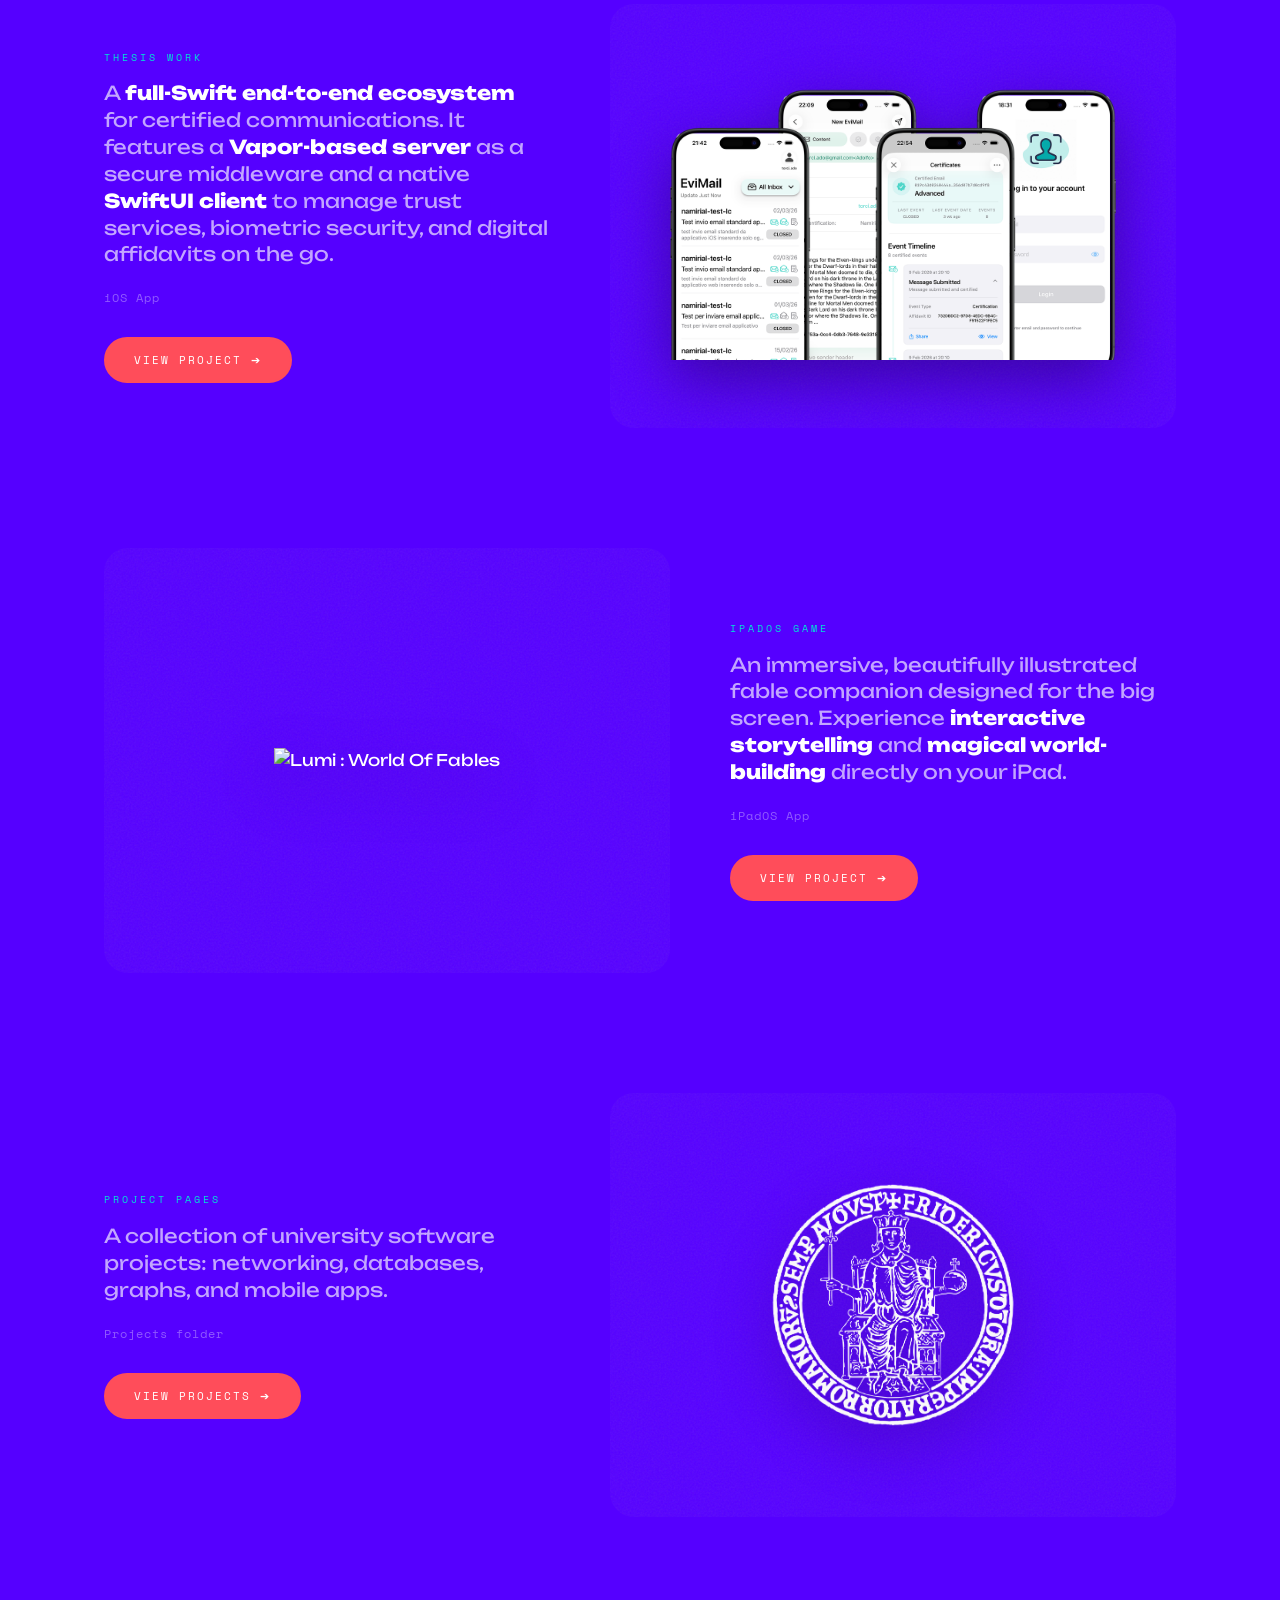
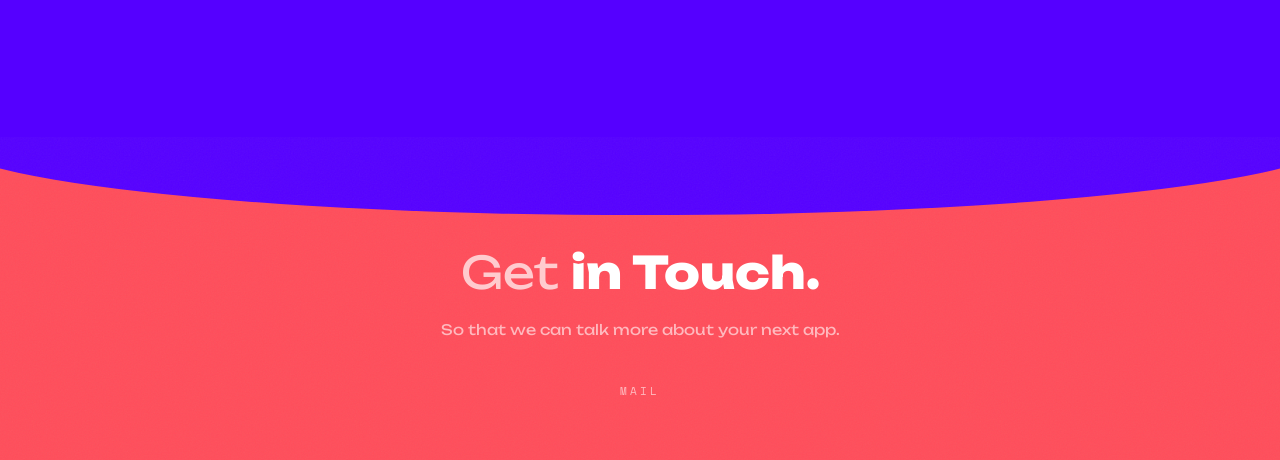
==== commit 3e6899ec: "Update index.html" ====
--- a/index.html
+++ b/index.html
@@ -71,7 +71,7 @@
             
             <div class="project-row">
                 <div class="project-image-wrapper">
-                    <img src="University_Federico_II_Logo.png" alt="University Projects">
+                    <img src="unina logo.png" alt="University Projects">
                 </div>
                 <div class="project-info">
                     <span class="project-category">Project pages</span>
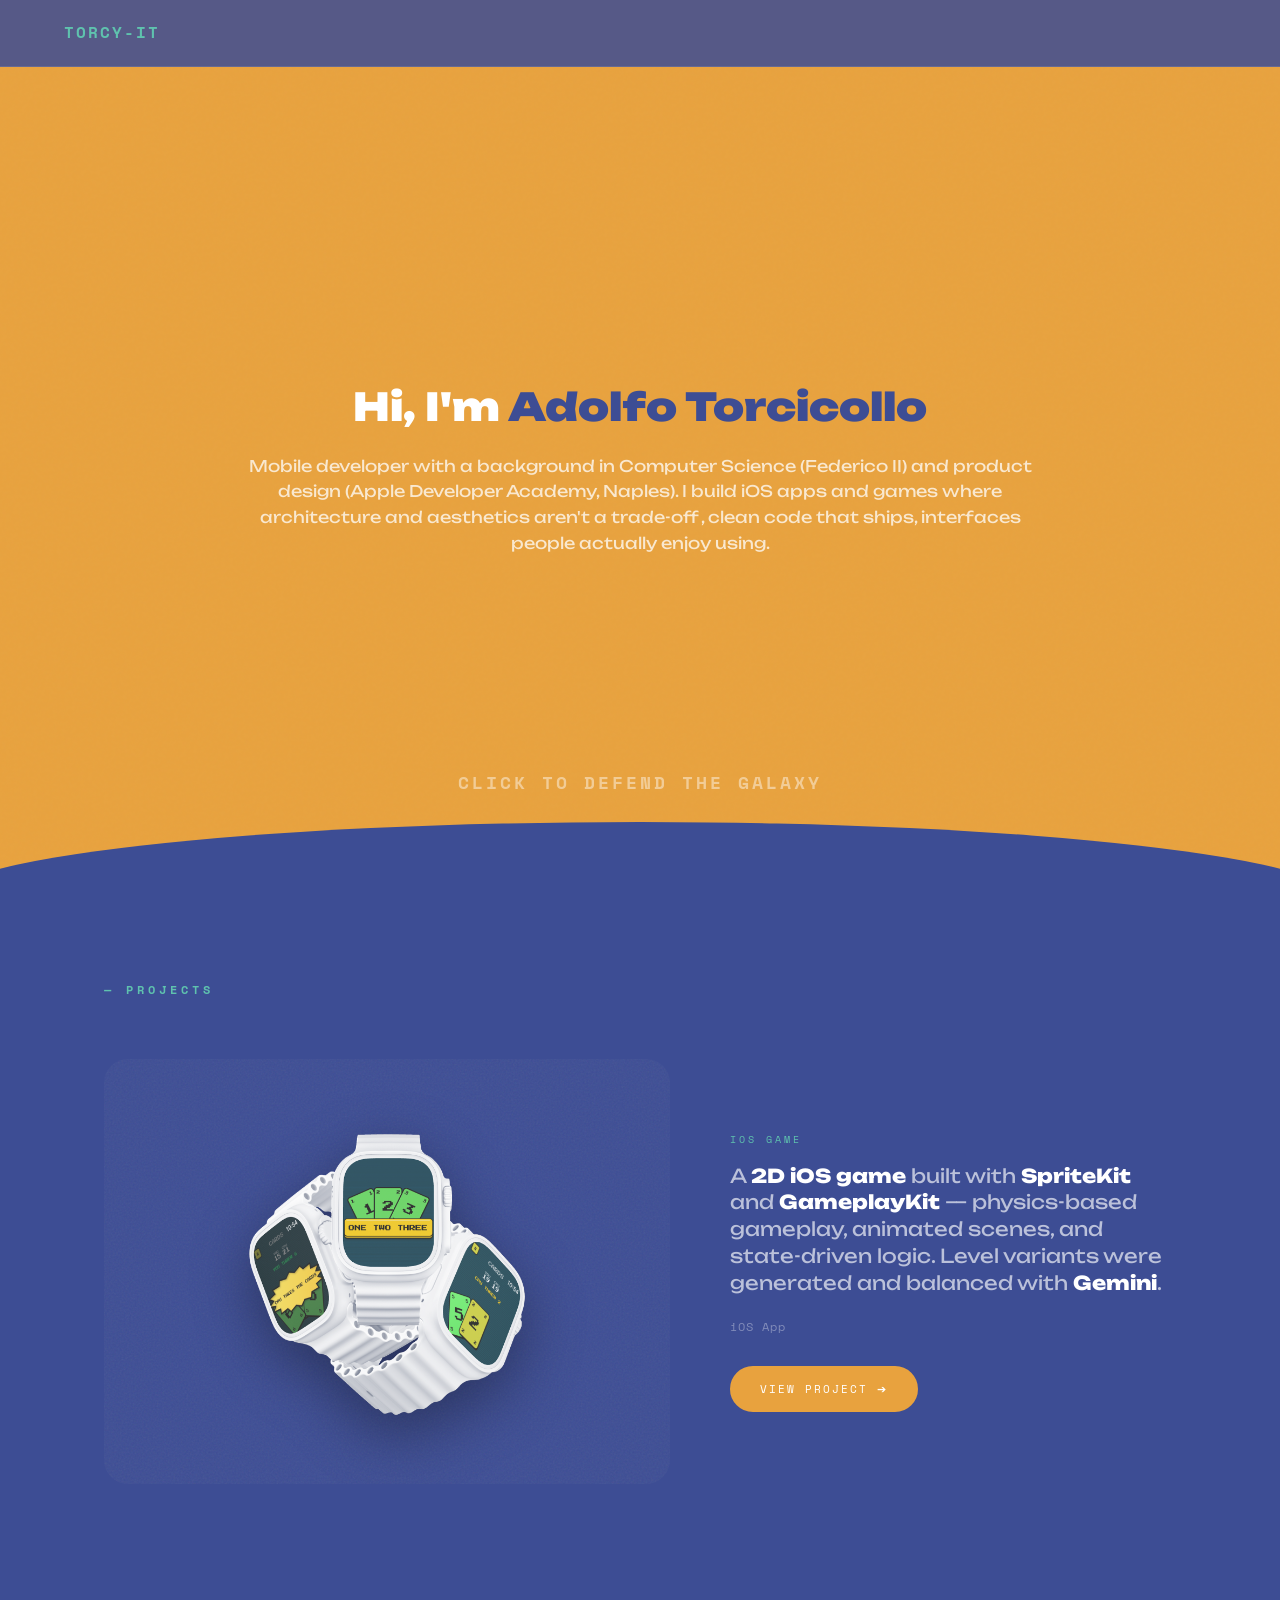
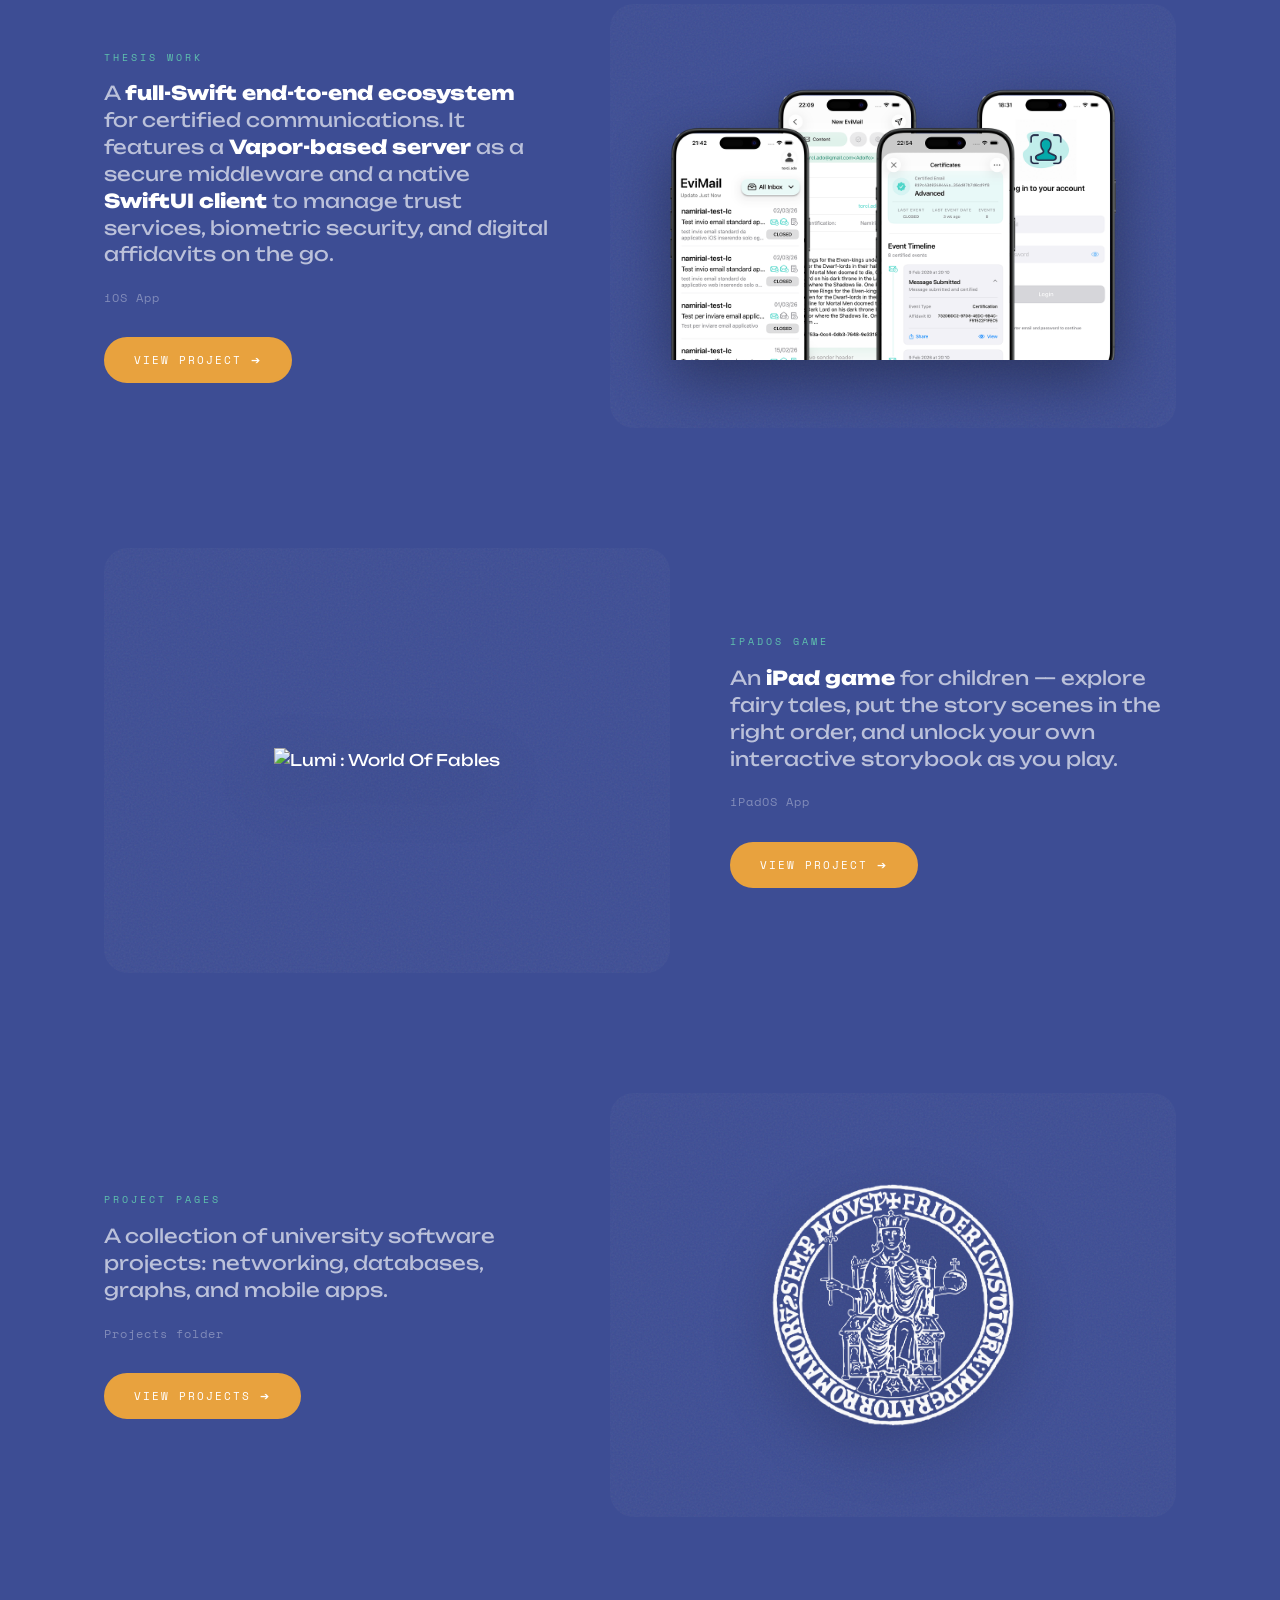
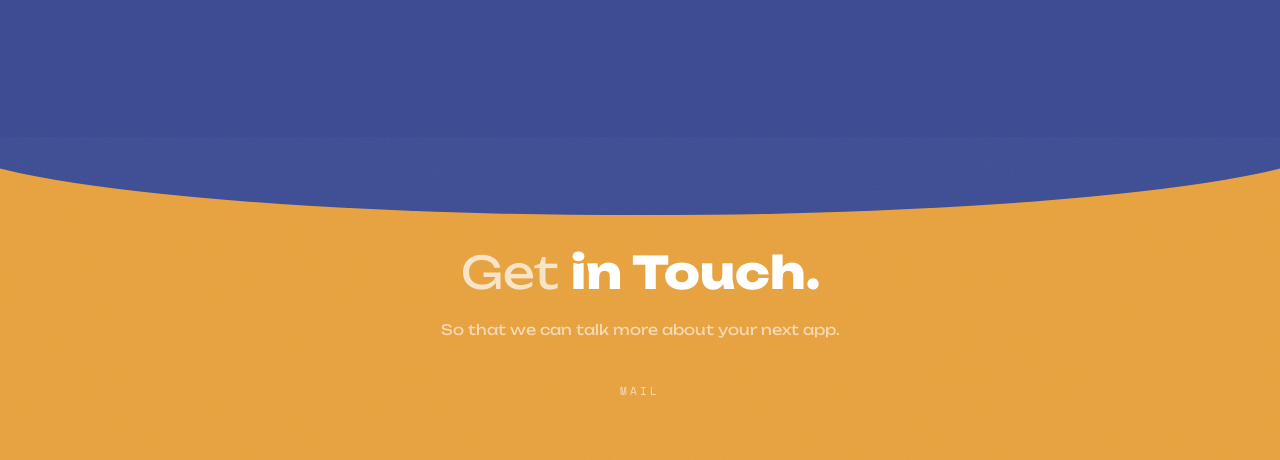
==== commit 43485393: "Add files via upload" ====
--- a/index.html
+++ b/index.html
@@ -15,10 +15,30 @@
         <a href="#" class="nav-logo">TORCY-IT</a>
     </nav>
 
-    <section class="hero">
-        <div class="hero-tag">Independent Developer</div>
-        <h1>Hi, I'm <span class="accent">Adolfo Torcicollo</span></h1>
-        <p class="hero-sub">Building native experiences for iOS, watchOS & beyond.</p>
+    <section class="hero" id="hero">
+        <div class="hero-game" id="hero-game" aria-hidden="true">
+            <div class="hero-game__boss" id="hero-boss" style="display: none;">
+                <div class="hero-game__boss-health-dots">
+                    <span class="boss-dot"></span>
+                    <span class="boss-dot"></span>
+                    <span class="boss-dot"></span>
+                </div>
+            </div>
+            <div class="hero-game__ship" id="hero-ship"></div>
+        </div>
+
+        <div class="hero-content" id="hero-content">
+            <h1>Hi, I'm <span class="accent">Adolfo Torcicollo</span></h1>
+            <div class="hero-bio">
+                <p>Mobile developer with a background in Computer Science (Federico II) and product design (Apple Developer Academy, Naples). I build iOS apps and games where architecture and aesthetics aren't a trade-off , clean code that ships, interfaces people actually enjoy using.</p>
+            </div>
+        </div>
+
+        <p class="hero-hint" id="hero-hint">
+            <span class="hero-hint__boss-icon"></span>
+            Click to defend the galaxy
+            <span class="hero-hint__boss-icon"></span>
+        </p>
     </section>
 
     <section class="works-container">
@@ -31,11 +51,11 @@
                     <img src="icon123.png" alt="One, Two, Three Game">
                 </div>
                 <div class="project-info">
-                    <span class="project-category">WatchOS Game</span>
+                    <span class="project-category">iOS Game</span>
                     <p class="project-description">
-                        A fast-paced, 8-bit inspired card game designed exclusively for your wrist. Experience <strong>retro arcade graphics</strong> and <strong>quick gameplay</strong> directly on your Apple Watch.
+                        A <strong>2D iOS game</strong> built with <strong>SpriteKit</strong> and <strong>GameplayKit</strong> — physics-based gameplay, animated scenes, and state-driven logic. Level variants were generated and balanced with <strong>Gemini</strong>.
                     </p>
-                    <div class="project-type">WatchOS App</div>
+                    <div class="project-type">iOS App</div>
                     <a href="one-two-three/" class="btn-view">VIEW PROJECT ➔</a>
                 </div>
             </div>
@@ -61,7 +81,7 @@
                 <div class="project-info">
                     <span class="project-category">iPadOS Game</span>
                     <p class="project-description">
-                        An immersive, beautifully illustrated fable companion designed for the big screen. Experience <strong>interactive storytelling</strong> and <strong>magical world-building</strong> directly on your iPad.
+                        An <strong>iPad game</strong> for children — explore fairy tales, put the story scenes in the right order, and unlock your own interactive storybook as you play.
                     </p>
                     <div class="project-type">iPadOS App</div>
                     <a href="lumi/" class="btn-view">VIEW PROJECT ➔</a>
@@ -95,5 +115,6 @@
         </div>
     </footer>
 
+    <script src="hero-game.js"></script>
 </body>
 </html>
--- a/style.css
+++ b/style.css
@@ -6,13 +6,13 @@
 }
 
 :root {
-    --coral: #FF4D5A;
-    --violet: #5500FF;
-    --violet-mid: #6B10FF;
-    --teal: #00E5D4;
+    --coral: #E8A23E;
+    --violet: #3D4D94;
+    --violet-mid: #5165B0;
+    --teal: #5FC2AE;
     --white: #FFFFFF;
-    --coral-dark: #C93040;
-    --violet-light: #8B40FF;
+    --coral-dark: #B97A2A;
+    --violet-light: #9AADF6;
 }
 
 body {
@@ -34,7 +34,7 @@
     justify-content: space-between;
     align-items: center;
     padding: 20px 5%;
-    background: rgba(85, 0, 255, 0.85);
+    background: rgba(61, 77, 148, 0.85);
     backdrop-filter: blur(12px);
     border-bottom: 1px solid rgba(255,255,255,0.1);
 }
@@ -74,7 +74,7 @@
     letter-spacing: 1px !important;
 }
 
-.nav-cta:hover { background: #ff6570; color: var(--white) !important; }
+.nav-cta:hover { background: #f0b563; color: var(--white) !important; }
 
 /* --- HERO SECTION --- */
 .hero {
@@ -136,13 +136,224 @@
     color: var(--violet);
 }
 
-.hero-sub {
+.hero-bio {
     margin-top: 24px;
+    max-width: 800px;
+    position: relative;
+    z-index: 1;
+}
+
+.hero-bio p {
     font-size: 1rem;
     color: rgba(255,255,255,0.75);
     font-weight: 400;
-    position: relative;
-    z-index: 1;
+    line-height: 1.6;
+}
+
+.hero-bio p + p {
+    margin-top: 14px;
+}
+
+.hero-content {
+    position: relative;
+    z-index: 2;
+    pointer-events: none;
+    transition: opacity 0.4s ease;
+}
+
+.hero--game-active .hero-content {
+    opacity: 0;
+}
+
+.hero-hint {
+    position: absolute;
+    bottom: 100px;
+    left: 50%;
+    transform: translateX(-50%);
+    font-family: 'Space Mono', monospace;
+    font-size: 1.1rem;
+    font-weight: 700;
+    letter-spacing: 3px;
+    text-transform: uppercase;
+    color: rgba(255, 255, 255, 0.45);
+    z-index: 3;
+    transition: opacity 0.4s ease;
+    pointer-events: none;
+    display: flex;
+    align-items: center;
+    gap: 12px;
+}
+
+.hero--game-active .hero-hint {
+    opacity: 0;
+}
+
+.hero-hint__boss-icon {
+    display: inline-block;
+    width: 36px;
+    height: 36px;
+    background-size: contain;
+    background-repeat: no-repeat;
+    background-position: center;
+    image-rendering: pixelated;
+    animation: hintBossTiltAndSwap 1.0s linear infinite alternate;
+}
+
+@keyframes hintBossTiltAndSwap {
+    0%, 49% {
+        background-image: url('images/boss_idle.png');
+    }
+    50%, 100% {
+        background-image: url('images/boss_attack.png');
+    }
+}
+
+.hero--game-active {
+    cursor: none;
+}
+
+/* --- HERO GAME --- */
+.hero-game {
+    position: absolute;
+    inset: 0;
+    z-index: 4;
+    pointer-events: none;
+    overflow: hidden;
+}
+
+.hero--game-active .hero-game {
+    pointer-events: auto;
+}
+
+/* Boss and Game Over styles */
+.hero-game__boss {
+    position: absolute;
+    width: 220px;
+    height: 220px;
+    transform: translate(-50%, -50%);
+    z-index: 5;
+    background-size: contain;
+    background-repeat: no-repeat;
+    background-position: center;
+    image-rendering: pixelated;
+    transition: transform 0.1s linear, opacity 0.5s ease;
+}
+
+.hero-game__boss--idle {
+    background-image: url('images/boss_idle.png');
+}
+
+.hero-game__boss--attack {
+    background-image: url('images/boss_attack.png');
+}
+
+.hero-game__boss--damage {
+    background-image: url('images/boss_damage.png');
+    animation: bossFlash 0.1s linear infinite alternate;
+}
+
+.hero-game__boss--victory {
+    background-image: url('images/boss_victory.png');
+}
+
+.hero-game__boss--lose {
+    background-image: url('images/boss_lose.png');
+    animation: bossDeadExplode 0.8s ease-out forwards;
+}
+
+@keyframes bossFlash {
+    0% { filter: brightness(1); }
+    100% { filter: brightness(1.8) drop-shadow(0 0 10px rgba(255, 51, 102, 0.8)); }
+}
+
+@keyframes bossDeadExplode {
+    0% { transform: translate(-50%, -50%) scale(1); opacity: 1; }
+    50% { transform: translate(-50%, -50%) scale(1.2); filter: brightness(2) saturate(2); opacity: 0.8; }
+    100% { transform: translate(-50%, -50%) scale(0); opacity: 0; }
+}
+
+.hero-game__boss-health-dots {
+    position: absolute;
+    top: -20px;
+    left: 50%;
+    transform: translateX(-50%);
+    display: flex;
+    gap: 6px;
+    pointer-events: none;
+}
+
+.boss-dot {
+    width: 8px;
+    height: 8px;
+    border-radius: 50%;
+    background: #ff3366;
+    box-shadow: 0 0 6px #ff3366;
+    transition: background 0.3s ease, opacity 0.3s ease;
+}
+
+.boss-dot--depleted {
+    background: rgba(255, 255, 255, 0.2);
+    box-shadow: none;
+    opacity: 0.5;
+}
+
+.hero-game__boss-bullet {
+    position: absolute;
+    width: 16px;
+    height: 16px;
+    background: #ff3366;
+    border-radius: 50%;
+    box-shadow: 0 0 10px #ff3366, 0 0 20px #ff3366;
+    transform: translate(-50%, -50%);
+    pointer-events: none;
+}
+
+
+
+.hero-game__ship {
+    position: absolute;
+    width: 48px;
+    height: 48px;
+    transform: translate(-50%, -50%);
+    opacity: 0;
+    pointer-events: none;
+    transition: opacity 0.25s ease;
+    image-rendering: pixelated;
+    background-image: url('images/ship.png');
+    background-size: contain;
+    background-repeat: no-repeat;
+    background-position: center;
+}
+
+.hero--game-active .hero-game__ship {
+    opacity: 1;
+}
+
+.hero-game__bullet {
+    position: absolute;
+    width: 4px;
+    height: 14px;
+    background: var(--white);
+    border-radius: 2px;
+    box-shadow: 0 0 8px rgba(255, 255, 255, 0.8);
+    transform: translate(-50%, -50%);
+    pointer-events: none;
+}
+
+.hero-letter {
+    display: inline-block;
+    position: relative;
+    transition: transform 0.2s ease, opacity 0.2s ease;
+}
+
+.hero-letter--dead {
+    opacity: 0;
+    transform: scale(1.6) rotate(12deg);
+    pointer-events: none;
+}
+
+.hero-letter--space {
+    width: 0.35em;
 }
 
 /* --- WORKS SECTION --- */
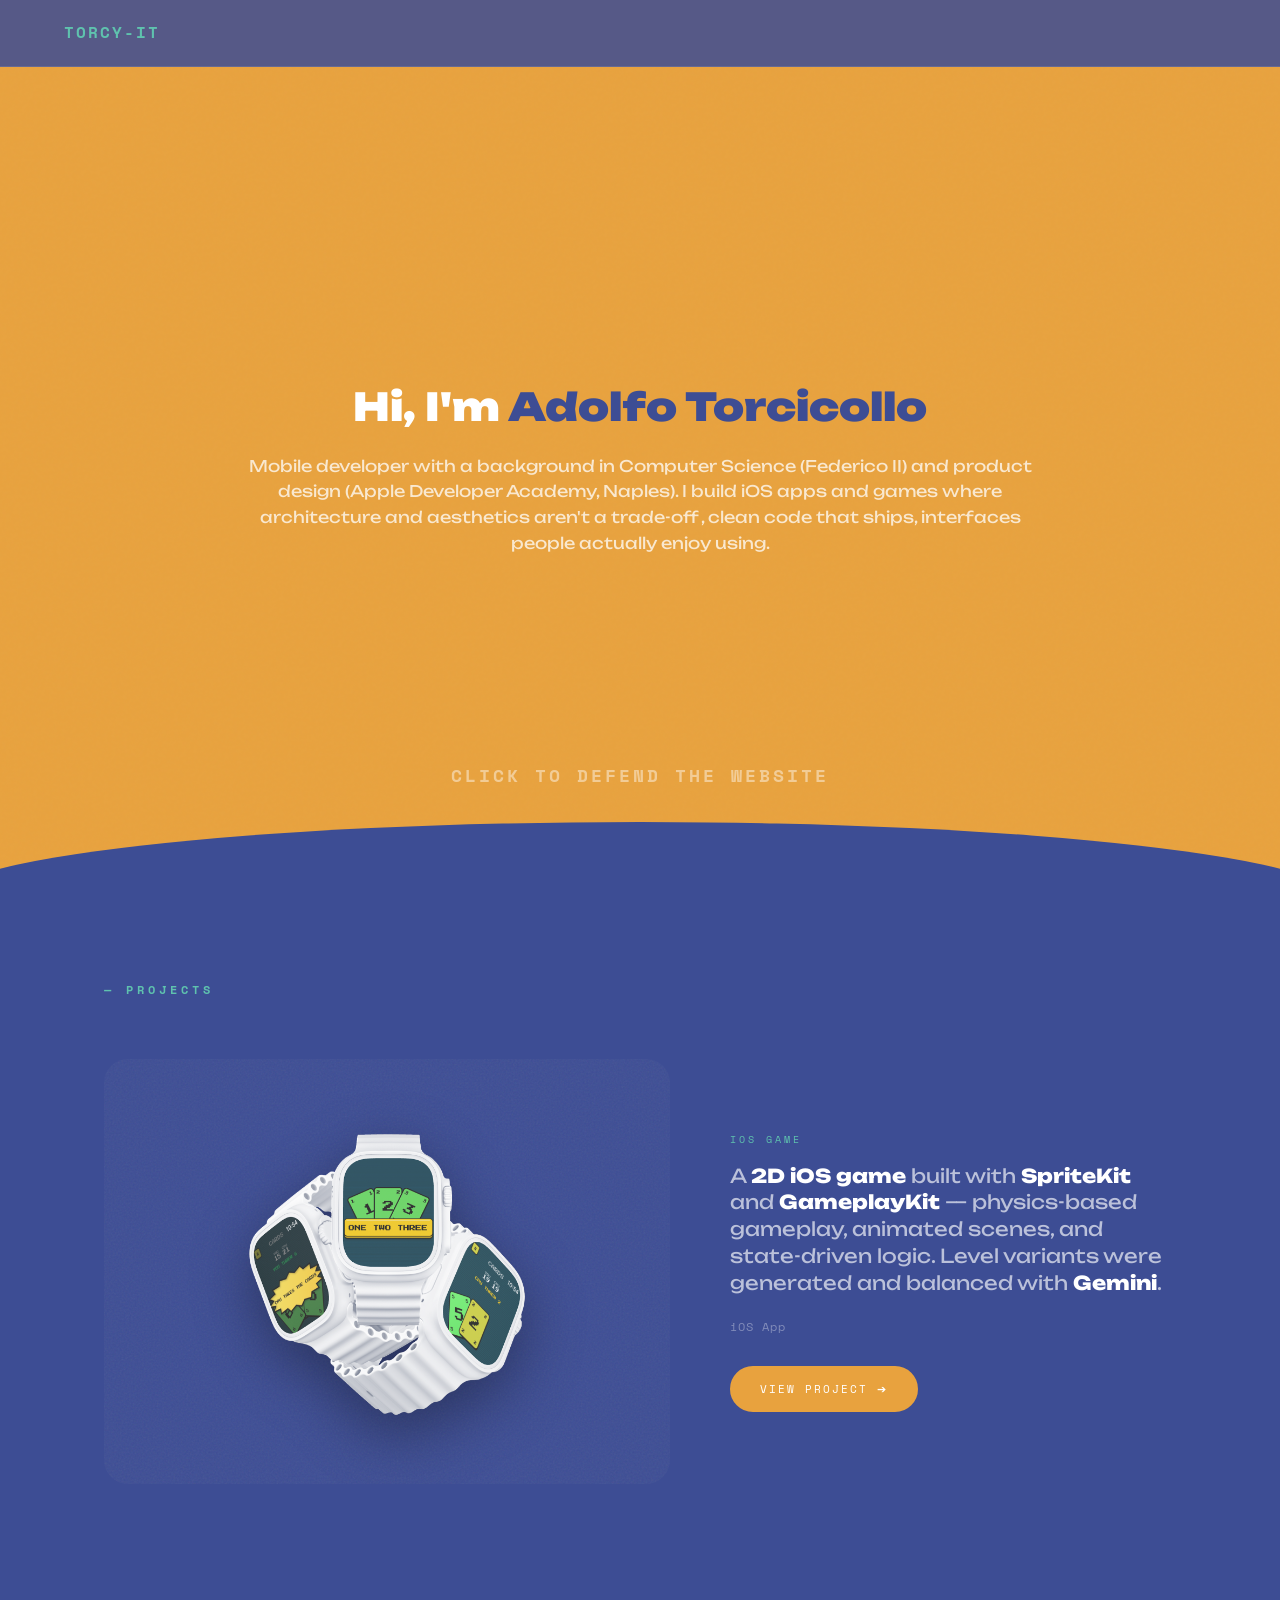
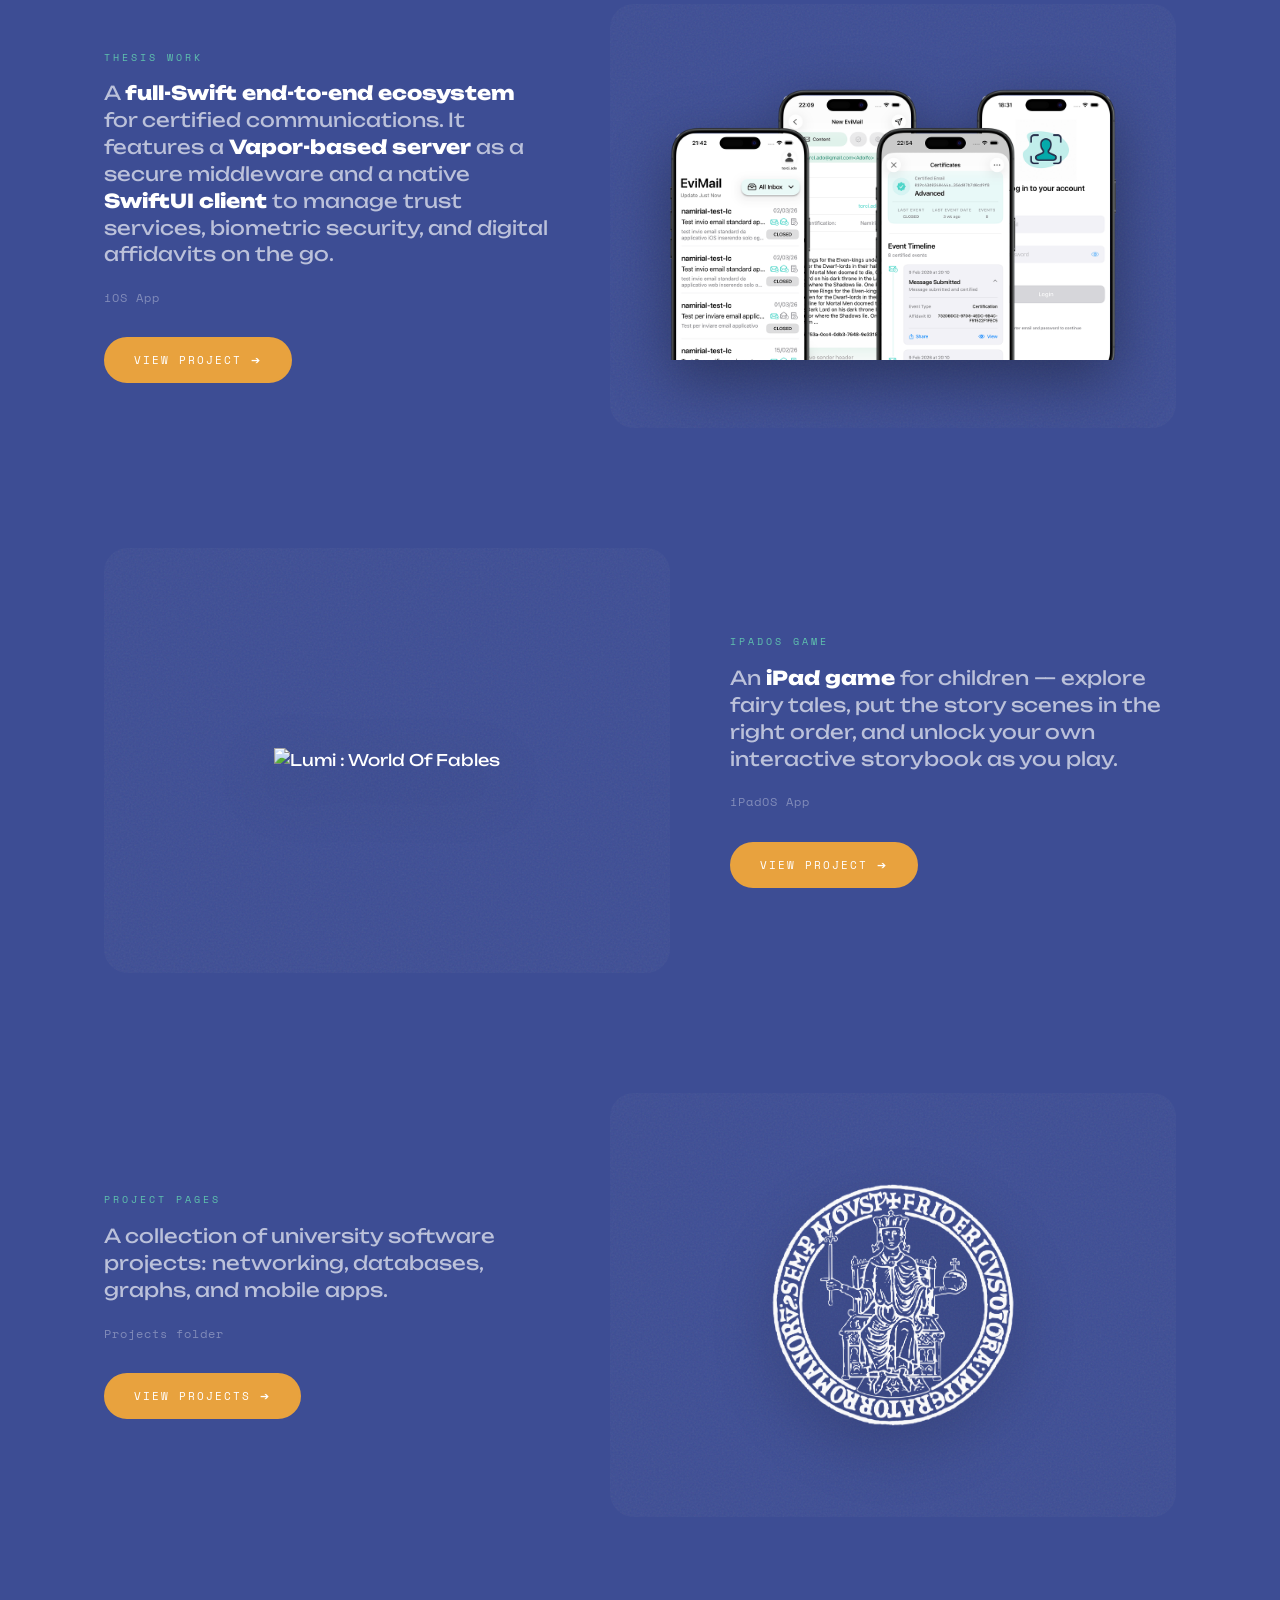
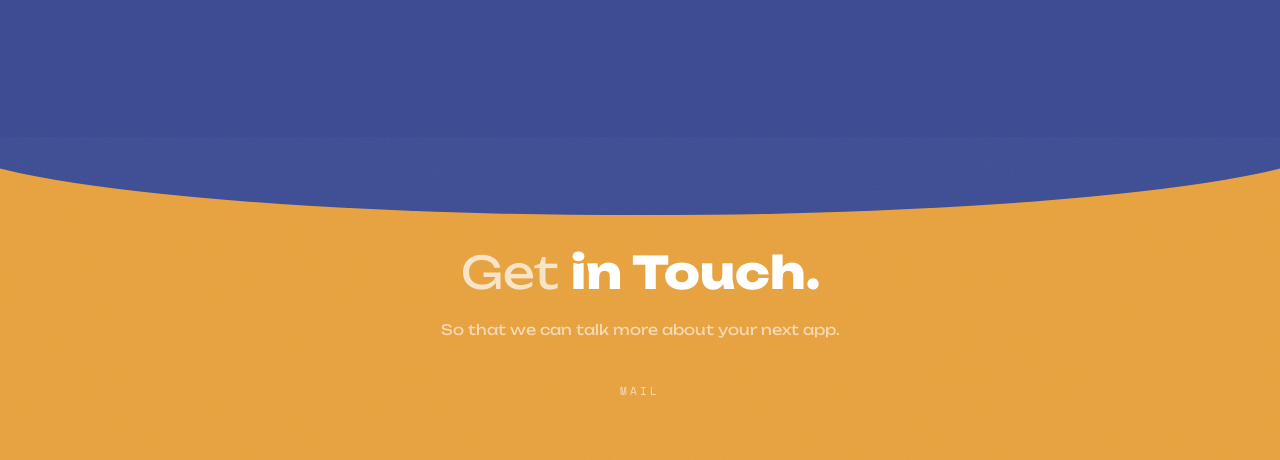
==== commit e8c83c1b: "Add files via upload" ====
--- a/index.html
+++ b/index.html
@@ -36,9 +36,10 @@
 
         <p class="hero-hint" id="hero-hint">
             <span class="hero-hint__boss-icon"></span>
-            Click to defend the galaxy
+            <span class="hero-hint__text">Click to defend the website</span>
             <span class="hero-hint__boss-icon"></span>
         </p>
+        <button class="hero-game__exit" id="hero-game-exit" aria-label="Exit game">✕</button>
     </section>
 
     <section class="works-container">
--- a/style.css
+++ b/style.css
@@ -178,20 +178,57 @@
     color: rgba(255, 255, 255, 0.45);
     z-index: 3;
     transition: opacity 0.4s ease;
-    pointer-events: none;
-    display: flex;
-    align-items: center;
-    gap: 12px;
+    pointer-events: auto;
+    cursor: pointer;
+    display: flex;
+    align-items: center;
+    gap: 18px;
 }
 
 .hero--game-active .hero-hint {
     opacity: 0;
+    pointer-events: none;
+}
+
+.hero-game__exit {
+    position: absolute;
+    top: 40px;
+    right: 40px;
+    background: rgba(0, 0, 0, 0.4);
+    border: 1px solid rgba(255, 255, 255, 0.25);
+    color: var(--white);
+    font-family: 'Space Mono', monospace;
+    font-size: 1.2rem;
+    font-weight: bold;
+    width: 44px;
+    height: 44px;
+    border-radius: 50%;
+    cursor: pointer;
+    z-index: 100;
+    opacity: 0;
+    pointer-events: none;
+    display: flex;
+    align-items: center;
+    justify-content: center;
+    transition: opacity 0.3s ease, background 0.2s ease, transform 0.2s ease;
+    backdrop-filter: blur(4px);
+    -webkit-backdrop-filter: blur(4px);
+}
+
+.hero-game__exit:hover {
+    background: rgba(255, 255, 255, 0.2);
+    transform: scale(1.05);
+}
+
+.hero--game-active .hero-game__exit {
+    opacity: 1;
+    pointer-events: auto;
 }
 
 .hero-hint__boss-icon {
     display: inline-block;
-    width: 36px;
-    height: 36px;
+    width: 2.8em;
+    height: 2.8em;
     background-size: contain;
     background-repeat: no-repeat;
     background-position: center;
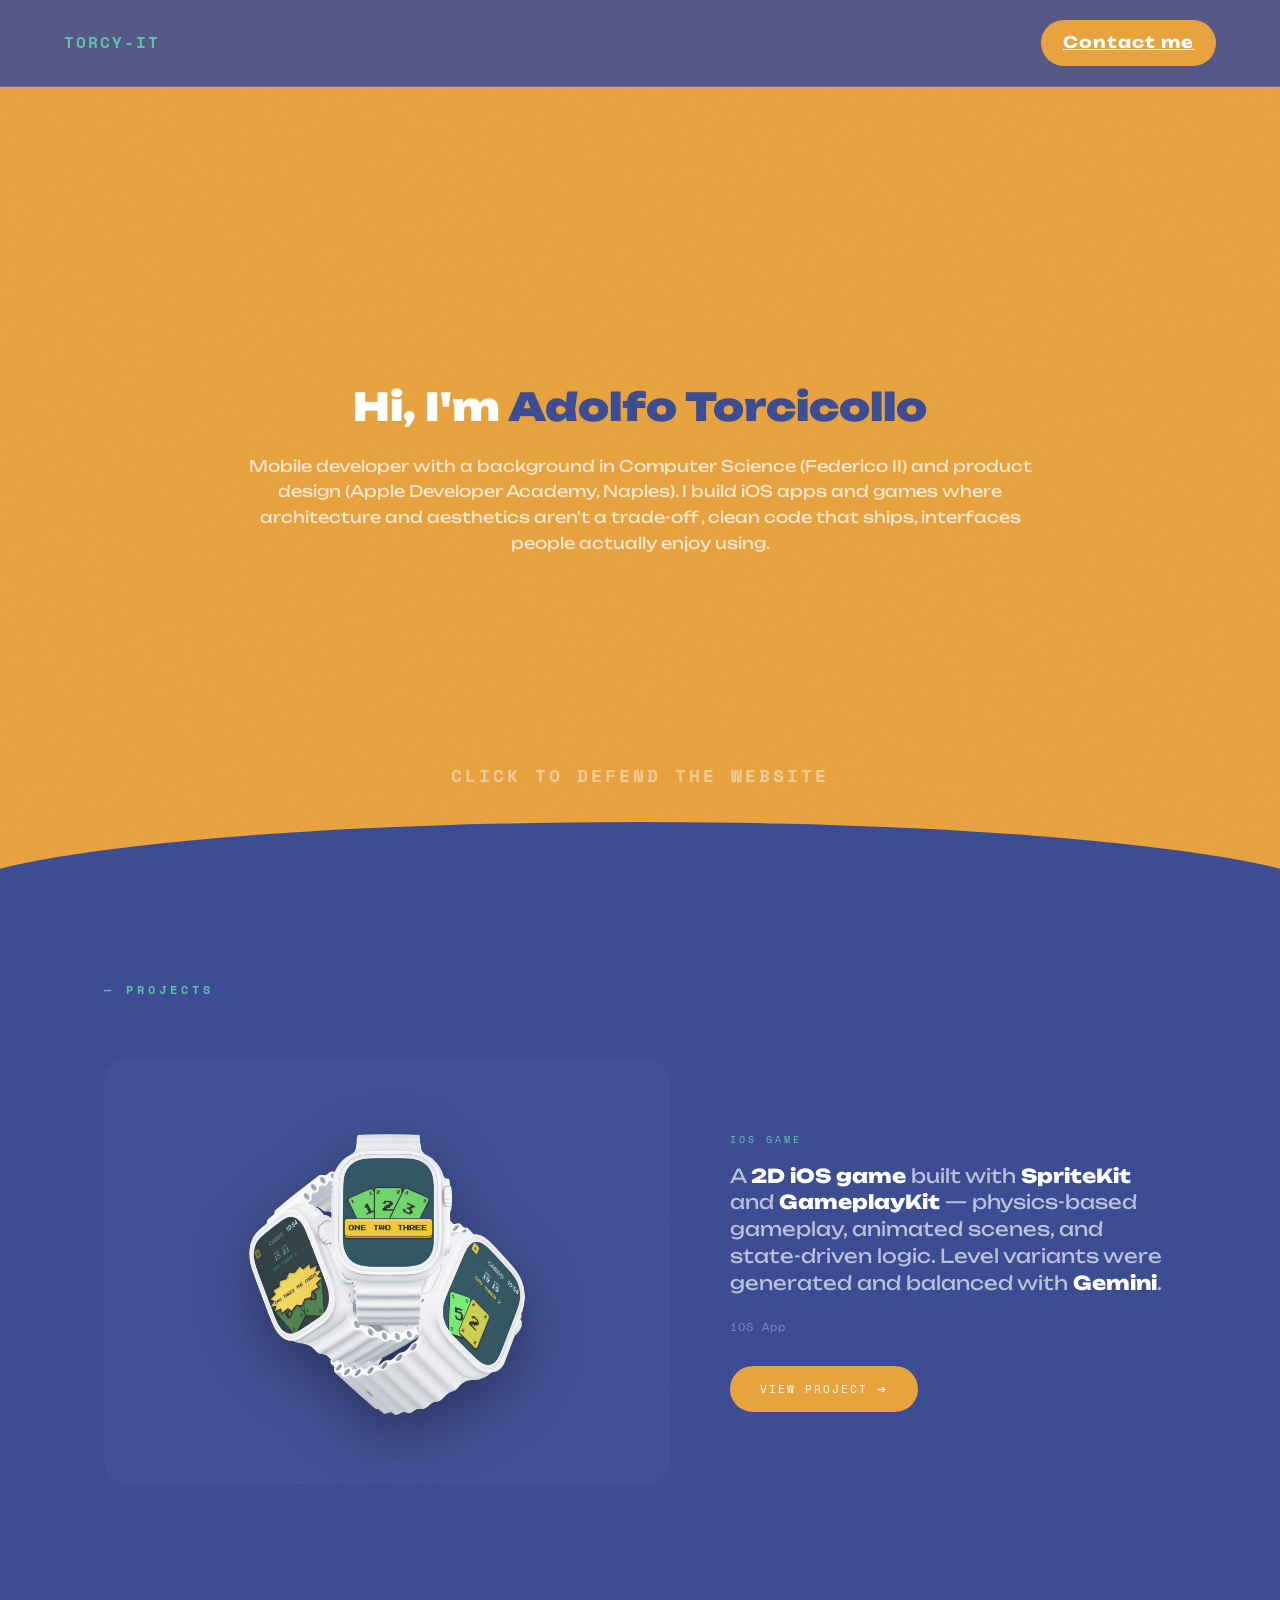
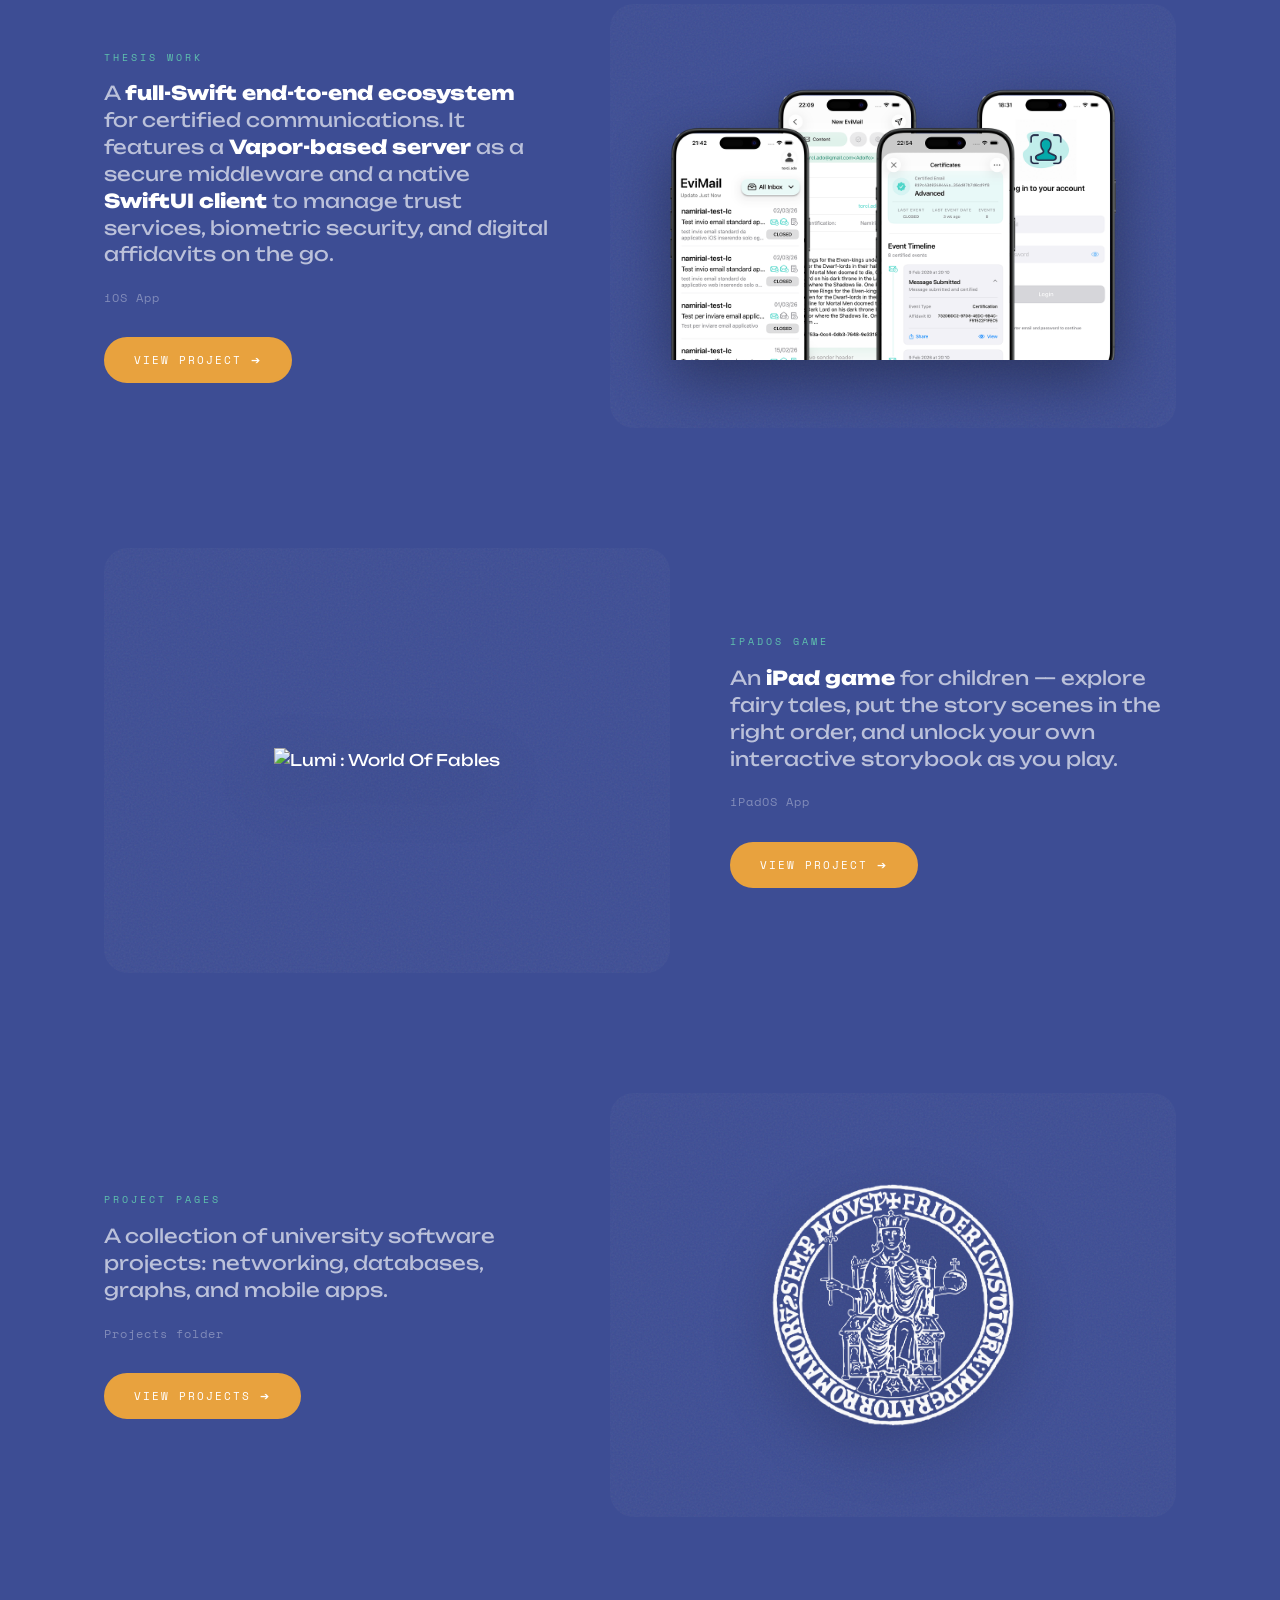
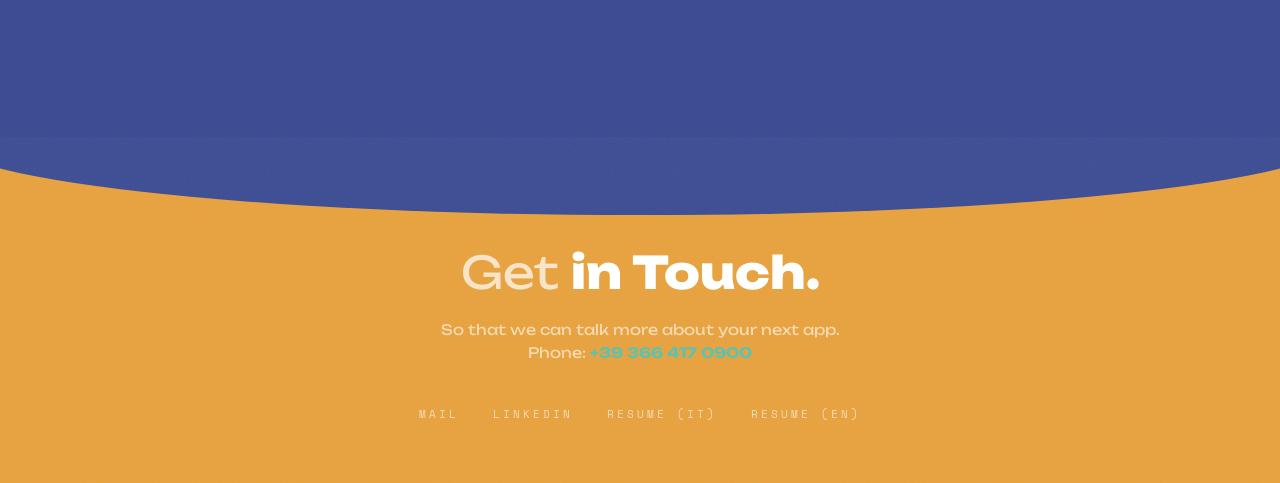
==== commit d2aee298: "Add files via upload" ====
--- a/index.html
+++ b/index.html
@@ -13,6 +13,7 @@
 
     <nav>
         <a href="#" class="nav-logo">TORCY-IT</a>
+        <a href="#contact" class="nav-cta">Contact me</a>
     </nav>
 
     <section class="hero" id="hero">
@@ -106,12 +107,16 @@
 
         </div> </section>
 
-    <footer>
+    <footer id="contact">
         <div class="footer-inner">
             <h2>Get <strong>in Touch.</strong></h2>
-            <p>So that we can talk more about your next app.</p>
+            <p>So that we can talk more about your next app.<br>
+            Phone: <a href="tel:+393664170900" style="color: var(--teal); text-decoration: none; font-weight: 700;">+39 366 417 0900</a></p>
             <div class="footer-links">
-                <a href="mailto:Torci.ado@icloud.com">MAIL</a>
+                <a href="mailto:Torcy.ado@gmail.com">MAIL</a>
+                <a href="https://www.linkedin.com/in/adolfo-torcicollo-632312417/" target="_blank" rel="noopener noreferrer">LINKEDIN</a>
+                <a href="resume_it.pdf" download="Adolfo_Torcicollo_Resume_IT.pdf">RESUME (IT)</a>
+                <a href="resume_en.pdf" download="Adolfo_Torcicollo_Resume_EN.pdf">RESUME (EN)</a>
             </div>
         </div>
     </footer>
--- a/style.css
+++ b/style.css
@@ -1,4 +1,8 @@
 /* --- RESET E VARIABILI --- */
+html {
+    scroll-behavior: smooth;
+}
+
 * {
     margin: 0;
     padding: 0;
